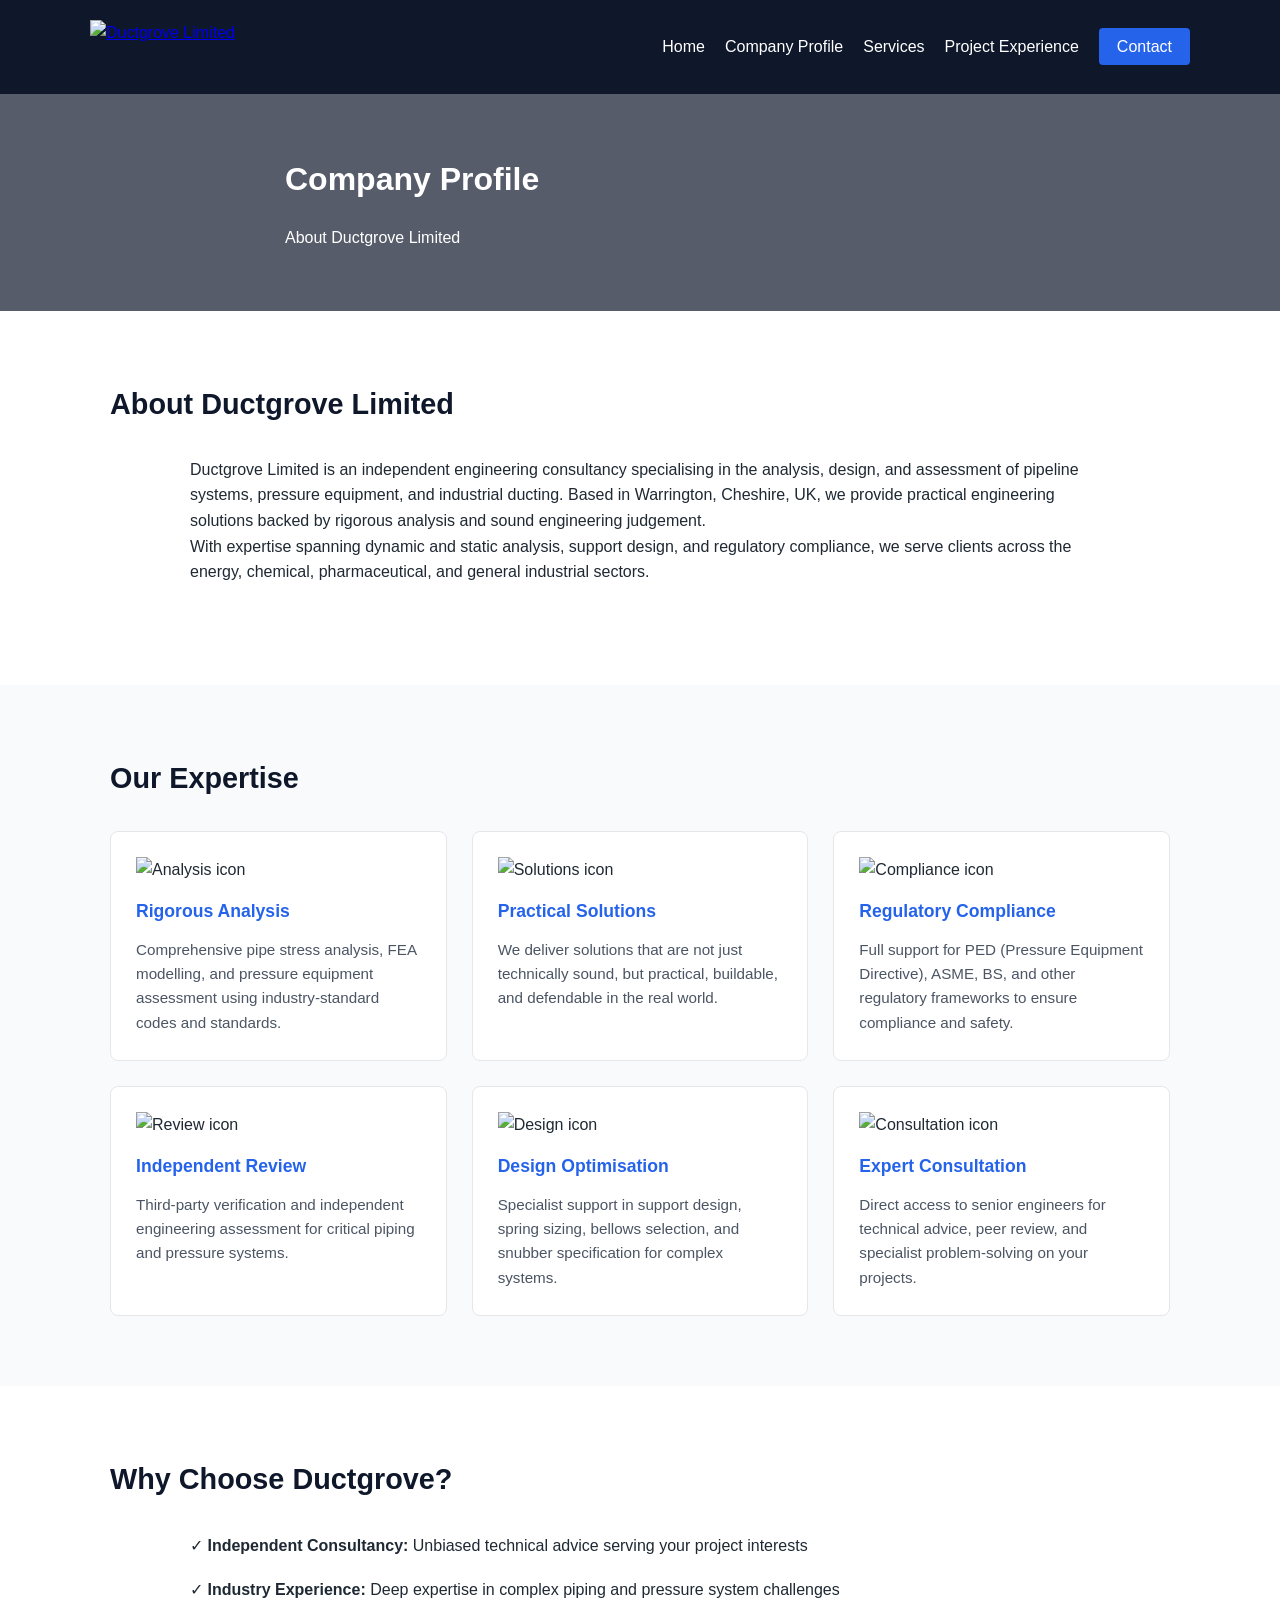
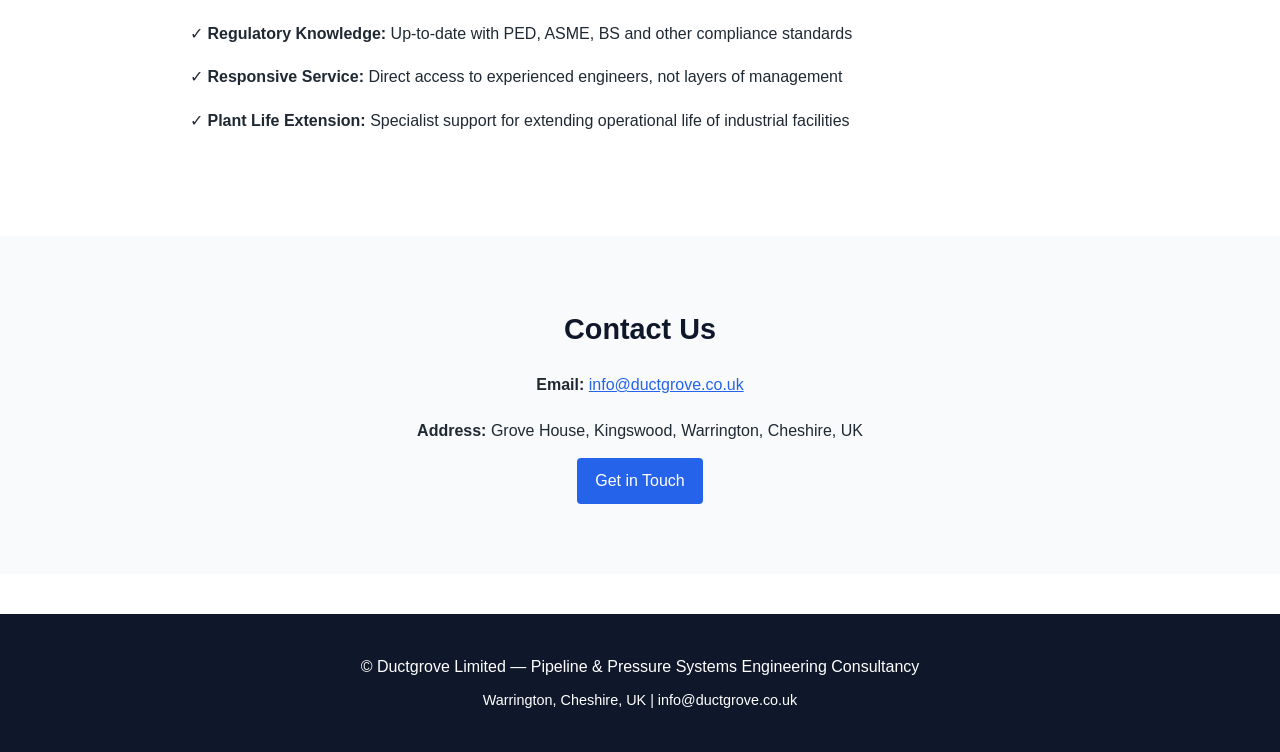
==== company-profile.html @ 8d4be5e9 "Add files via upload" ====
<!DOCTYPE html>
<html lang="en">
<head>
    <meta charset="UTF-8">
    <title>Company Profile | Ductgrove Ltd</title>
    <meta name="viewport" content="width=device-width, initial-scale=1.0">
    <meta name="description" content="Learn about Ductgrove Limited - independent pipeline and pressure vessel engineering consultants.">
    <link rel="stylesheet" href="styles.css">
</head>
<body>

<header class="site-header">
    <div class="container header-flex">
        <a class="logo" href="index.html">
            <img src="images/ductgrove-logo.svg" alt="Ductgrove Limited">
        </a>
        <nav>
            <ul class="nav-links">
                <li><a href="index.html">Home</a></li>
                <li><a href="company-profile.html">Company Profile</a></li>
                <li><a href="services-detail.html">Services</a></li>
                <li><a href="project-experience.html">Project Experience</a></li>
                <li><a href="contact.html" class="btn">Contact</a></li>
            </ul>
        </nav>
    </div>
</header>

<section class="hero hero-small">
    <div class="hero-overlay">
        <div class="container hero-content">
            <h2>Company Profile</h2>
            <p>About Ductgrove Limited</p>
        </div>
    </div>
</section>

<section class="section">
    <div class="container">
        <h3>About Ductgrove Limited</h3>
        <div style="max-width: 900px; margin: 30px auto;">
            <p>
                Ductgrove Limited is an independent engineering consultancy specialising in the analysis,
                design, and assessment of pipeline systems, pressure equipment, and industrial ducting.
                Based in Warrington, Cheshire, UK, we provide practical engineering solutions backed by
                rigorous analysis and sound engineering judgement.
            </p>
            <p>
                With expertise spanning dynamic and static analysis, support design, and regulatory compliance,
                we serve clients across the energy, chemical, pharmaceutical, and general industrial sectors.
            </p>
        </div>
    </div>
</section>

<section class="section section-alt">
    <div class="container">
        <h3>Our Expertise</h3>
        <div class="expertise-grid">
            <div class="expertise-card">
                <img src="images/wp8102cb8a_06.png" alt="Analysis icon" style="width: 60px; height: 60px; margin-bottom: 15px;">
                <h4>Rigorous Analysis</h4>
                <p>Comprehensive pipe stress analysis, FEA modelling, and pressure equipment assessment using industry-standard codes and standards.</p>
            </div>
            <div class="expertise-card">
                <img src="images/wp75881459_06.png" alt="Solutions icon" style="width: 60px; height: 60px; margin-bottom: 15px;">
                <h4>Practical Solutions</h4>
                <p>We deliver solutions that are not just technically sound, but practical, buildable, and defendable in the real world.</p>
            </div>
            <div class="expertise-card">
                <img src="images/wp6c45ce94_06.png" alt="Compliance icon" style="width: 60px; height: 60px; margin-bottom: 15px;">
                <h4>Regulatory Compliance</h4>
                <p>Full support for PED (Pressure Equipment Directive), ASME, BS, and other regulatory frameworks to ensure compliance and safety.</p>
            </div>
            <div class="expertise-card">
                <img src="images/wp48d568ff_06.png" alt="Review icon" style="width: 60px; height: 60px; margin-bottom: 15px;">
                <h4>Independent Review</h4>
                <p>Third-party verification and independent engineering assessment for critical piping and pressure systems.</p>
            </div>
            <div class="expertise-card">
                <img src="images/wpc84335d0_06.png" alt="Design icon" style="width: 60px; height: 60px; margin-bottom: 15px;">
                <h4>Design Optimisation</h4>
                <p>Specialist support in support design, spring sizing, bellows selection, and snubber specification for complex systems.</p>
            </div>
            <div class="expertise-card">
                <img src="images/wpac94267b_06.png" alt="Consultation icon" style="width: 60px; height: 60px; margin-bottom: 15px;">
                <h4>Expert Consultation</h4>
                <p>Direct access to senior engineers for technical advice, peer review, and specialist problem-solving on your projects.</p>
            </div>
        </div>
    </div>
</section>

<section class="section">
    <div class="container">
        <h3>Why Choose Ductgrove?</h3>
        <div style="max-width: 900px; margin: 30px auto; line-height: 1.8;">
            <ul style="list-style: none; padding: 0;">
                <li style="margin-bottom: 15px;">✓ <strong>Independent Consultancy:</strong> Unbiased technical advice serving your project interests</li>
                <li style="margin-bottom: 15px;">✓ <strong>Industry Experience:</strong> Deep expertise in complex piping and pressure system challenges</li>
                <li style="margin-bottom: 15px;">✓ <strong>Regulatory Knowledge:</strong> Up-to-date with PED, ASME, BS and other compliance standards</li>
                <li style="margin-bottom: 15px;">✓ <strong>Responsive Service:</strong> Direct access to experienced engineers, not layers of management</li>
                <li style="margin-bottom: 15px;">✓ <strong>Plant Life Extension:</strong> Specialist support for extending operational life of industrial facilities</li>
            </ul>
        </div>
    </div>
</section>

<section class="section section-alt">
    <div class="container" style="text-align: center;">
        <h3>Contact Us</h3>
        <p style="margin: 20px 0;">
            <strong>Email:</strong> <a href="mailto:info@ductgrove.co.uk" style="color: #2563eb;">info@ductgrove.co.uk</a>
        </p>
        <p>
            <strong>Address:</strong> Grove House, Kingswood, Warrington, Cheshire, UK
        </p>
        <a href="contact.html" class="btn btn-primary" style="display: inline-block; margin-top: 15px;">Get in Touch</a>
    </div>
</section>

<footer class="site-footer">
    <div class="container">
        <p>© Ductgrove Limited — Pipeline & Pressure Systems Engineering Consultancy</p>
        <p style="font-size: 0.9rem; margin-top: 10px;">Warrington, Cheshire, UK | info@ductgrove.co.uk</p>
    </div>
</footer>

</body>
</html>
---- styles.css ----
* {
    box-sizing: border-box;
    margin: 0;
    padding: 0;
}

body {
    font-family: Arial, Helvetica, sans-serif;
    color: #1f2933;
    line-height: 1.6;
}

/* Layout */

.container {
    max-width: 1100px;
    margin: 0 auto;
    padding: 0 20px;
}

/* Header */

.site-header {
    background: #0f172a;
    color: #fff;
}

.logo img {
    height: 54px;
    width: auto;
    display: block;
}

.header-flex {
    display: flex;
    justify-content: space-between;
    align-items: center;
    padding: 20px 0;
}

.nav-links {
    list-style: none;
    display: flex;
    gap: 20px;
}

.nav-links a {
    color: #fff;
    text-decoration: none;
}

.btn {
    background: #2563eb;
    color: #fff;
    padding: 10px 18px;
    border-radius: 4px;
    text-decoration: none;
}

/* Hero */

.hero {
    background-image: url("images/wpbb27410a_06.png");
    background-size: cover;
    background-position: center;
}

.hero-overlay {
    background: rgba(15, 23, 42, 0.7);
    padding: 100px 0;
}

.hero-small .hero-overlay {
    padding: 60px 0;
}

.hero-content {
    color: #fff;
    max-width: 750px;
}

.hero h2 {
    font-size: 2.5rem;
    margin-bottom: 20px;
}

.hero-small h2 {
    font-size: 2rem;
}

.hero-cta {
    display: inline-block;
    margin-top: 20px;
}

/* Sections */

.section {
    padding: 70px 0;
}

.section-alt {
    background: #f8fafc;
}

/* Services */

.service-grid {
    display: grid;
    grid-template-columns: repeat(auto-fit, minmax(280px, 1fr));
    gap: 30px;
    margin-top: 40px;
}

.service-card {
    border: 1px solid #e5e7eb;
    border-radius: 8px;
    overflow: hidden;
    transition: box-shadow 0.3s ease, transform 0.3s ease;
}

.service-card:hover {
    box-shadow: 0 4px 12px rgba(0, 0, 0, 0.1);
    transform: translateY(-2px);
}

.service-card img {
    width: 100%;
    height: 200px;
    object-fit: cover;
    background: #f0f0f0;
}

.service-card h4 {
    padding: 18px 18px 0;
    font-size: 1.1rem;
    color: #0f172a;
}

.service-card p {
    padding: 12px 18px 18px;
    color: #4b5563;
}

/* Approach */

.approach-grid {
    display: grid;
    grid-template-columns: 1fr 1fr;
    gap: 40px;
    align-items: center;
}

.approach-grid img {
    width: 100%;
    border-radius: 6px;
}

/* Contact */

.contact {
    text-align: center;
}

/* Video Container */

.video-container {
    position: relative;
    width: 100%;
    max-width: 700px;
    margin: 30px auto;
    padding-bottom: 56.25%;
    height: 0;
    overflow: hidden;
}

.video-container iframe {
    position: absolute;
    top: 0;
    left: 0;
    width: 100%;
    height: 100%;
    border-radius: 8px;
}

/* Footer */

.site-footer {
    background: #0f172a;
    color: #fff;
    text-align: center;
    padding: 35px 0;
    margin-top: 40px;
}

.site-footer p {
    margin: 5px 0;
}

h3 {
    font-size: 1.8rem;
    margin-bottom: 20px;
    color: #0f172a;
}

h4 {
    color: #0f172a;
    margin-bottom: 10px;
}

/* Service Detail Page */

.service-detail {
    max-width: 900px;
    margin: 0 auto;
}

.service-detail-content ul {
    list-style: none;
    padding: 0;
    margin: 20px 0;
}

.service-detail-content li {
    padding: 8px 0;
    padding-left: 25px;
    position: relative;
    color: #4b5563;
}

.service-detail-content li:before {
    content: "•";
    position: absolute;
    left: 0;
    color: #2563eb;
    font-weight: bold;
}

/* Projects Grid */

.projects-grid {
    display: grid;
    grid-template-columns: repeat(auto-fit, minmax(280px, 1fr));
    gap: 25px;
    margin-top: 40px;
}

.project-card {
    background: #fff;
    padding: 25px;
    border-radius: 8px;
    border: 1px solid #e5e7eb;
    transition: box-shadow 0.3s ease;
}

.project-photo {
    width: 100%;
    height: 150px;
    object-fit: cover;
    border-radius: 6px;
    margin-bottom: 12px;
    display: block;
}

.project-card:hover {
    box-shadow: 0 4px 12px rgba(0, 0, 0, 0.1);
}

.project-card h4 {
    font-size: 1.1rem;
    margin-bottom: 12px;
}

.project-card p {
    font-size: 0.95rem;
    color: #4b5563;
    line-height: 1.6;
}

/* Project photo gallery */

.photo-grid {
    display: grid;
    grid-template-columns: repeat(auto-fit, minmax(220px, 1fr));
    gap: 20px;
    margin: 30px 0 40px;
}

.photo-card {
    margin: 0;
    background: #fff;
    border-radius: 8px;
    border: 1px solid #e5e7eb;
    overflow: hidden;
}

.photo-card img {
    width: 100%;
    height: 160px;
    object-fit: cover;
    display: block;
}

.photo-card figcaption {
    padding: 12px 14px;
    font-size: 0.95rem;
    color: #0f172a;
}

/* Sector icons */

.sector-card {
    display: grid;
    align-items: center;
    justify-items: center;
    text-align: center;
    gap: 10px;
}

.sector-icon {
    width: 42px;
    height: 42px;
    object-fit: contain;
}

/* Expertise Grid */

.expertise-grid {
    display: grid;
    grid-template-columns: repeat(auto-fit, minmax(250px, 1fr));
    gap: 25px;
    margin-top: 30px;
}

.expertise-card {
    background: #fff;
    padding: 25px;
    border-radius: 8px;
    border: 1px solid #e5e7eb;
}

.expertise-card h4 {
    font-size: 1.1rem;
    margin-bottom: 12px;
    color: #2563eb;
}

.expertise-card p {
    color: #4b5563;
    font-size: 0.95rem;
    line-height: 1.6;
}
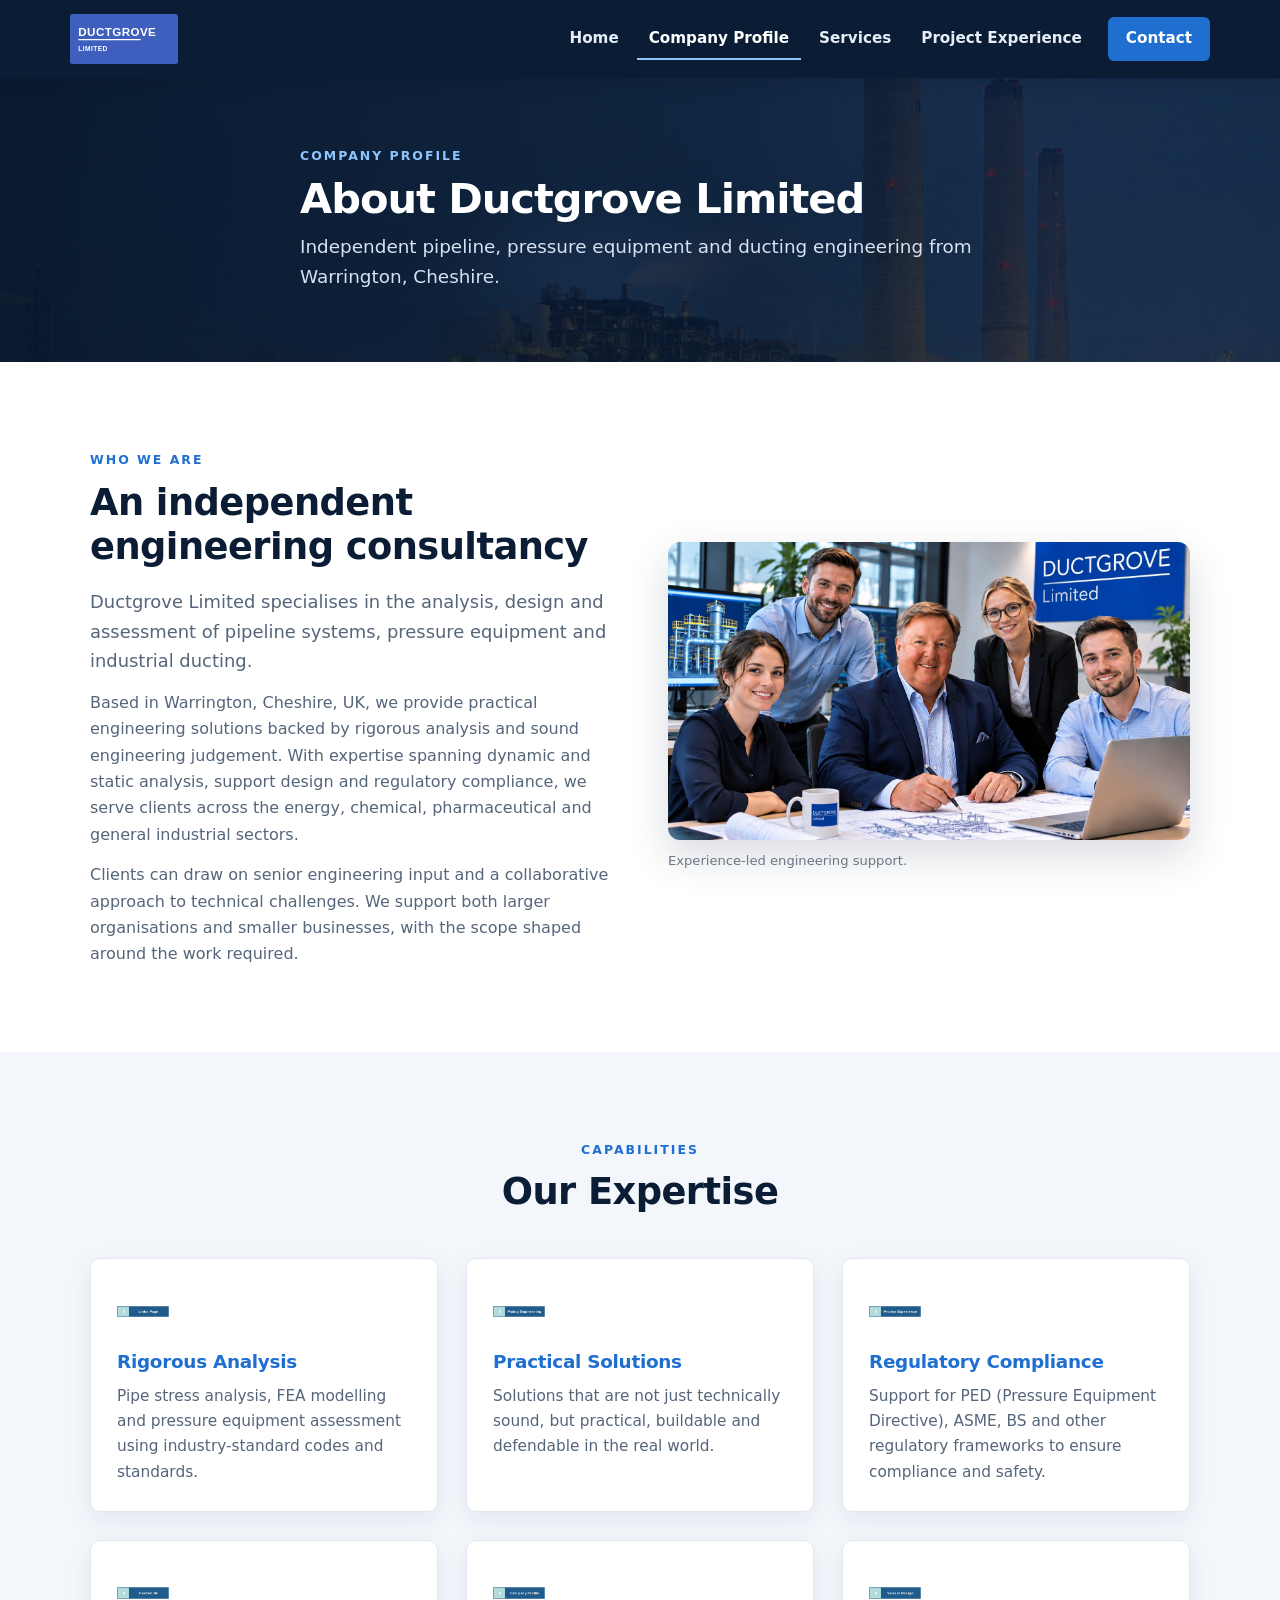
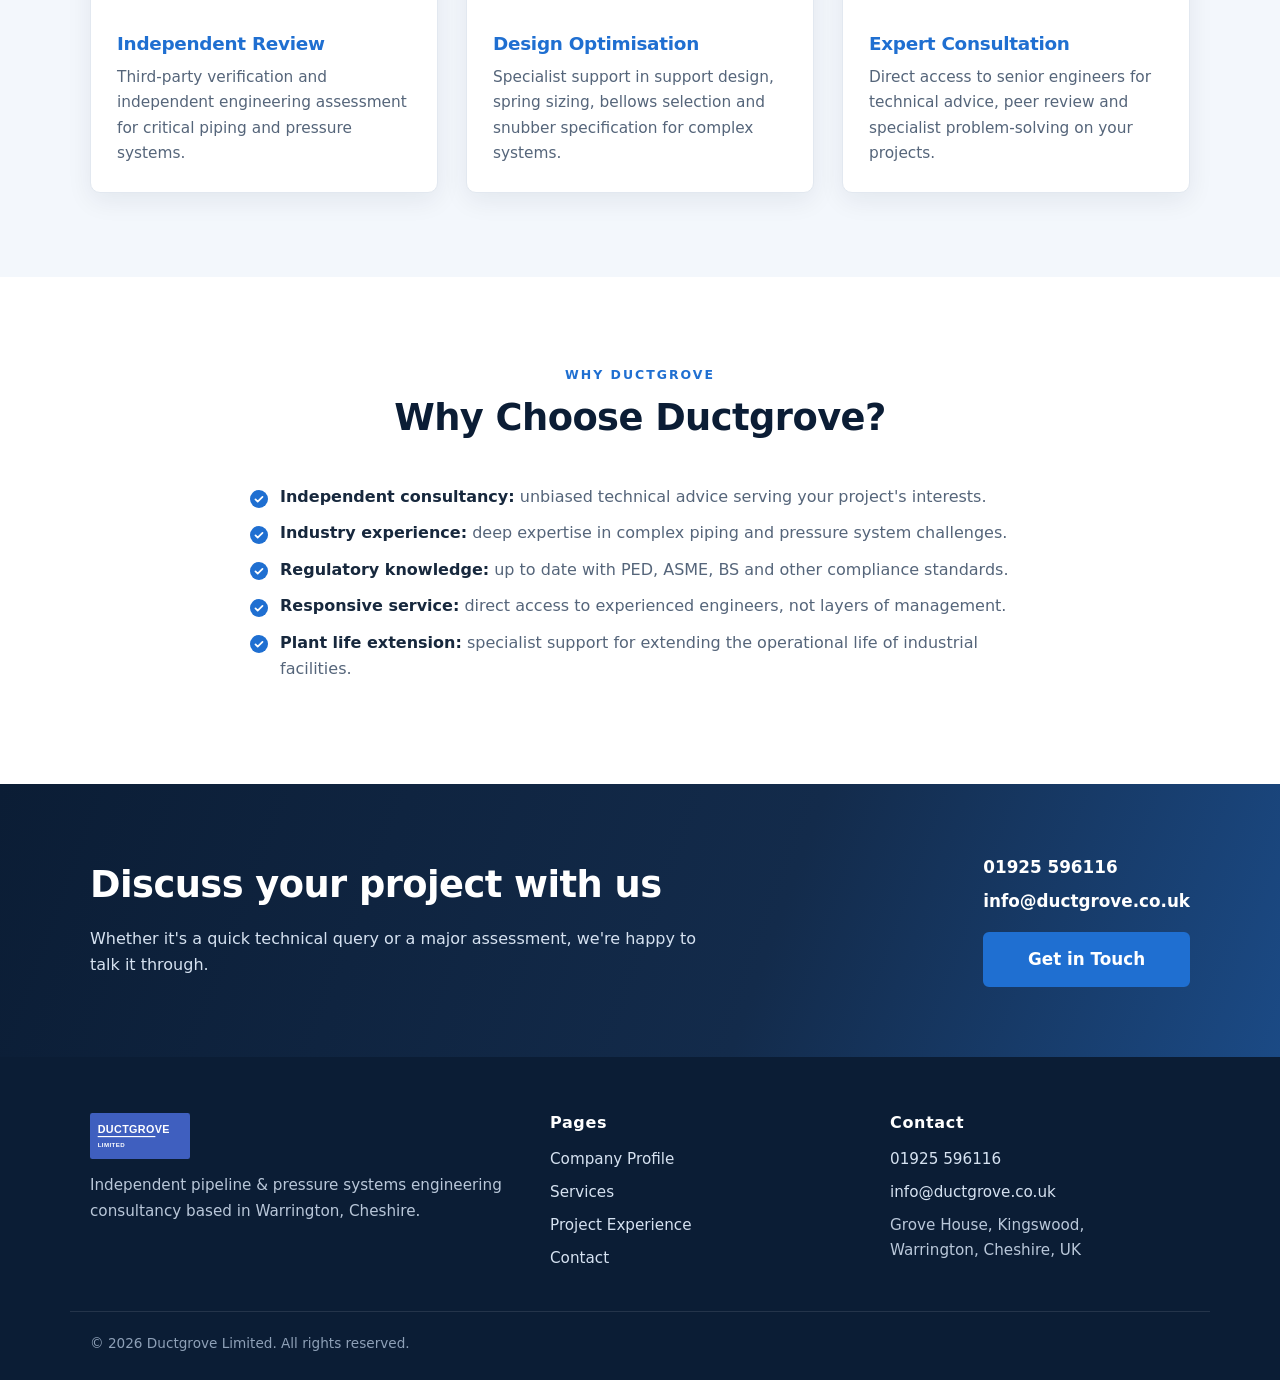
==== commit 48415834: "Refresh site design, mobile navigation and contact page - New shared stylesheet with sticky header a" ====
--- a/company-profile.html
+++ b/company-profile.html
@@ -1,130 +1,175 @@
-<!DOCTYPE html>
-<html lang="en">
-<head>
-    <meta charset="UTF-8">
-    <title>Company Profile | Ductgrove Ltd</title>
-    <meta name="viewport" content="width=device-width, initial-scale=1.0">
-    <meta name="description" content="Learn about Ductgrove Limited - independent pipeline and pressure vessel engineering consultants.">
-    <link rel="stylesheet" href="styles.css">
-</head>
-<body>
-
-<header class="site-header">
-    <div class="container header-flex">
-        <a class="logo" href="index.html">
-            <img src="images/ductgrove-logo.svg" alt="Ductgrove Limited">
-        </a>
-        <nav>
-            <ul class="nav-links">
-                <li><a href="index.html">Home</a></li>
-                <li><a href="company-profile.html">Company Profile</a></li>
-                <li><a href="services-detail.html">Services</a></li>
-                <li><a href="project-experience.html">Project Experience</a></li>
-                <li><a href="contact.html" class="btn">Contact</a></li>
-            </ul>
-        </nav>
-    </div>
-</header>
-
-<section class="hero hero-small">
-    <div class="hero-overlay">
-        <div class="container hero-content">
-            <h2>Company Profile</h2>
-            <p>About Ductgrove Limited</p>
-        </div>
-    </div>
-</section>
-
-<section class="section">
-    <div class="container">
-        <h3>About Ductgrove Limited</h3>
-        <div style="max-width: 900px; margin: 30px auto;">
-            <p>
-                Ductgrove Limited is an independent engineering consultancy specialising in the analysis,
-                design, and assessment of pipeline systems, pressure equipment, and industrial ducting.
-                Based in Warrington, Cheshire, UK, we provide practical engineering solutions backed by
-                rigorous analysis and sound engineering judgement.
-            </p>
-            <p>
-                With expertise spanning dynamic and static analysis, support design, and regulatory compliance,
-                we serve clients across the energy, chemical, pharmaceutical, and general industrial sectors.
-            </p>
-        </div>
-    </div>
-</section>
-
-<section class="section section-alt">
-    <div class="container">
-        <h3>Our Expertise</h3>
-        <div class="expertise-grid">
-            <div class="expertise-card">
-                <img src="images/wp8102cb8a_06.png" alt="Analysis icon" style="width: 60px; height: 60px; margin-bottom: 15px;">
-                <h4>Rigorous Analysis</h4>
-                <p>Comprehensive pipe stress analysis, FEA modelling, and pressure equipment assessment using industry-standard codes and standards.</p>
-            </div>
-            <div class="expertise-card">
-                <img src="images/wp75881459_06.png" alt="Solutions icon" style="width: 60px; height: 60px; margin-bottom: 15px;">
-                <h4>Practical Solutions</h4>
-                <p>We deliver solutions that are not just technically sound, but practical, buildable, and defendable in the real world.</p>
-            </div>
-            <div class="expertise-card">
-                <img src="images/wp6c45ce94_06.png" alt="Compliance icon" style="width: 60px; height: 60px; margin-bottom: 15px;">
-                <h4>Regulatory Compliance</h4>
-                <p>Full support for PED (Pressure Equipment Directive), ASME, BS, and other regulatory frameworks to ensure compliance and safety.</p>
-            </div>
-            <div class="expertise-card">
-                <img src="images/wp48d568ff_06.png" alt="Review icon" style="width: 60px; height: 60px; margin-bottom: 15px;">
-                <h4>Independent Review</h4>
-                <p>Third-party verification and independent engineering assessment for critical piping and pressure systems.</p>
-            </div>
-            <div class="expertise-card">
-                <img src="images/wpc84335d0_06.png" alt="Design icon" style="width: 60px; height: 60px; margin-bottom: 15px;">
-                <h4>Design Optimisation</h4>
-                <p>Specialist support in support design, spring sizing, bellows selection, and snubber specification for complex systems.</p>
-            </div>
-            <div class="expertise-card">
-                <img src="images/wpac94267b_06.png" alt="Consultation icon" style="width: 60px; height: 60px; margin-bottom: 15px;">
-                <h4>Expert Consultation</h4>
-                <p>Direct access to senior engineers for technical advice, peer review, and specialist problem-solving on your projects.</p>
-            </div>
-        </div>
-    </div>
-</section>
-
-<section class="section">
-    <div class="container">
-        <h3>Why Choose Ductgrove?</h3>
-        <div style="max-width: 900px; margin: 30px auto; line-height: 1.8;">
-            <ul style="list-style: none; padding: 0;">
-                <li style="margin-bottom: 15px;">✓ <strong>Independent Consultancy:</strong> Unbiased technical advice serving your project interests</li>
-                <li style="margin-bottom: 15px;">✓ <strong>Industry Experience:</strong> Deep expertise in complex piping and pressure system challenges</li>
-                <li style="margin-bottom: 15px;">✓ <strong>Regulatory Knowledge:</strong> Up-to-date with PED, ASME, BS and other compliance standards</li>
-                <li style="margin-bottom: 15px;">✓ <strong>Responsive Service:</strong> Direct access to experienced engineers, not layers of management</li>
-                <li style="margin-bottom: 15px;">✓ <strong>Plant Life Extension:</strong> Specialist support for extending operational life of industrial facilities</li>
-            </ul>
-        </div>
-    </div>
-</section>
-
-<section class="section section-alt">
-    <div class="container" style="text-align: center;">
-        <h3>Contact Us</h3>
-        <p style="margin: 20px 0;">
-            <strong>Email:</strong> <a href="mailto:info@ductgrove.co.uk" style="color: #2563eb;">info@ductgrove.co.uk</a>
-        </p>
-        <p>
-            <strong>Address:</strong> Grove House, Kingswood, Warrington, Cheshire, UK
-        </p>
-        <a href="contact.html" class="btn btn-primary" style="display: inline-block; margin-top: 15px;">Get in Touch</a>
-    </div>
-</section>
-
-<footer class="site-footer">
-    <div class="container">
-        <p>© Ductgrove Limited — Pipeline & Pressure Systems Engineering Consultancy</p>
-        <p style="font-size: 0.9rem; margin-top: 10px;">Warrington, Cheshire, UK | info@ductgrove.co.uk</p>
-    </div>
-</footer>
-
-</body>
-</html>+<!DOCTYPE html>
+<html lang="en-GB" class="no-js">
+<head>
+    <meta charset="UTF-8">
+    <meta name="viewport" content="width=device-width, initial-scale=1.0">
+    <title>Company Profile | Ductgrove Ltd — Independent Engineering Consultancy</title>
+    <meta name="description" content="About Ductgrove Limited: an independent engineering consultancy in Warrington, Cheshire specialising in pipeline systems, pressure equipment and industrial ducting.">
+    <meta property="og:title" content="Company Profile | Ductgrove Ltd">
+    <meta property="og:description" content="Independent pipeline and pressure systems engineering consultancy based in Warrington, Cheshire.">
+    <meta property="og:image" content="images/ductgrove-team.jpg">
+    <meta name="theme-color" content="#0b1d35">
+    <link rel="icon" href="images/favicon.svg" type="image/svg+xml">
+    <link rel="stylesheet" href="styles.css">
+    <script src="script.js" defer></script>
+</head>
+<body>
+<a class="skip-link" href="#main">Skip to content</a>
+
+<header class="site-header">
+    <div class="container header-flex">
+        <a class="logo" href="index.html"><img src="images/ductgrove-logo.svg" alt="Ductgrove Limited — home" width="117" height="54"></a>
+        <button class="nav-toggle" type="button" aria-expanded="false" aria-controls="site-nav" aria-label="Menu"><span></span></button>
+        <nav class="site-nav" id="site-nav" aria-label="Main">
+            <ul class="nav-links">
+                <li><a href="index.html">Home</a></li>
+                <li><a href="company-profile.html" aria-current="page">Company Profile</a></li>
+                <li><a href="services-detail.html">Services</a></li>
+                <li><a href="project-experience.html">Project Experience</a></li>
+                <li><a href="contact.html" class="nav-cta">Contact</a></li>
+            </ul>
+        </nav>
+    </div>
+</header>
+
+<main id="main">
+
+<section class="hero hero-small">
+    <div class="hero-overlay">
+        <div class="container hero-content">
+            <span class="eyebrow">Company profile</span>
+            <h1>About Ductgrove Limited</h1>
+            <p>Independent pipeline, pressure equipment and ducting engineering from Warrington, Cheshire.</p>
+        </div>
+    </div>
+</section>
+
+<section class="section">
+    <div class="container split">
+        <div>
+            <span class="eyebrow">Who we are</span>
+            <h2>An independent engineering consultancy</h2>
+            <p class="lead">
+                Ductgrove Limited specialises in the analysis, design and assessment of pipeline systems,
+                pressure equipment and industrial ducting.
+            </p>
+            <p>
+                Based in Warrington, Cheshire, UK, we provide practical engineering solutions backed by
+                rigorous analysis and sound engineering judgement. With expertise spanning dynamic and static
+                analysis, support design and regulatory compliance, we serve clients across the energy, chemical,
+                pharmaceutical and general industrial sectors.
+            </p>
+            <p>
+                Clients can draw on senior engineering input and a collaborative approach to technical challenges.
+                We support both larger organisations and smaller businesses, with the scope shaped around the work required.
+            </p>
+        </div>
+        <figure class="split-media">
+            <img src="images/ductgrove-team.jpg" alt="Illustrative image of an engineering consultancy team in a modern office" width="1661" height="947">
+            <figcaption>Experience-led engineering support.</figcaption>
+        </figure>
+    </div>
+</section>
+
+<section class="section section-alt">
+    <div class="container">
+        <div class="section-head">
+            <span class="eyebrow">Capabilities</span>
+            <h2>Our Expertise</h2>
+        </div>
+        <div class="card-grid">
+            <div class="tile">
+                <img src="images/wp8102cb8a_06.png" alt="" width="52" height="52">
+                <h3>Rigorous Analysis</h3>
+                <p>Pipe stress analysis, FEA modelling and pressure equipment assessment using industry-standard codes and standards.</p>
+            </div>
+            <div class="tile">
+                <img src="images/wp75881459_06.png" alt="" width="52" height="52">
+                <h3>Practical Solutions</h3>
+                <p>Solutions that are not just technically sound, but practical, buildable and defendable in the real world.</p>
+            </div>
+            <div class="tile">
+                <img src="images/wp6c45ce94_06.png" alt="" width="52" height="52">
+                <h3>Regulatory Compliance</h3>
+                <p>Support for PED (Pressure Equipment Directive), ASME, BS and other regulatory frameworks to ensure compliance and safety.</p>
+            </div>
+            <div class="tile">
+                <img src="images/wp48d568ff_06.png" alt="" width="52" height="52">
+                <h3>Independent Review</h3>
+                <p>Third-party verification and independent engineering assessment for critical piping and pressure systems.</p>
+            </div>
+            <div class="tile">
+                <img src="images/wpc84335d0_06.png" alt="" width="52" height="52">
+                <h3>Design Optimisation</h3>
+                <p>Specialist support in support design, spring sizing, bellows selection and snubber specification for complex systems.</p>
+            </div>
+            <div class="tile">
+                <img src="images/wpac94267b_06.png" alt="" width="52" height="52">
+                <h3>Expert Consultation</h3>
+                <p>Direct access to senior engineers for technical advice, peer review and specialist problem-solving on your projects.</p>
+            </div>
+        </div>
+    </div>
+</section>
+
+<section class="section">
+    <div class="container narrow">
+        <div class="section-head">
+            <span class="eyebrow">Why Ductgrove</span>
+            <h2>Why Choose Ductgrove?</h2>
+        </div>
+        <ul class="ticks">
+            <li><strong>Independent consultancy:</strong> unbiased technical advice serving your project's interests.</li>
+            <li><strong>Industry experience:</strong> deep expertise in complex piping and pressure system challenges.</li>
+            <li><strong>Regulatory knowledge:</strong> up to date with PED, ASME, BS and other compliance standards.</li>
+            <li><strong>Responsive service:</strong> direct access to experienced engineers, not layers of management.</li>
+            <li><strong>Plant life extension:</strong> specialist support for extending the operational life of industrial facilities.</li>
+        </ul>
+    </div>
+</section>
+
+<section class="cta-band">
+    <div class="container cta-flex">
+        <div>
+            <h2>Discuss your project with us</h2>
+            <p>Whether it's a quick technical query or a major assessment, we're happy to talk it through.</p>
+        </div>
+        <div class="cta-contacts">
+            <a href="tel:+441925596116">01925 596116</a>
+            <a href="mailto:info@ductgrove.co.uk">info@ductgrove.co.uk</a>
+            <a href="contact.html" class="btn" style="margin-top:10px">Get in Touch</a>
+        </div>
+    </div>
+</section>
+
+</main>
+
+<footer class="site-footer">
+    <div class="container footer-grid">
+        <div>
+            <img class="footer-logo" src="images/ductgrove-logo.svg" alt="Ductgrove Limited" width="100" height="46">
+            <p>Independent pipeline &amp; pressure systems engineering consultancy based in Warrington, Cheshire.</p>
+        </div>
+        <div>
+            <h2>Pages</h2>
+            <ul>
+                <li><a href="company-profile.html">Company Profile</a></li>
+                <li><a href="services-detail.html">Services</a></li>
+                <li><a href="project-experience.html">Project Experience</a></li>
+                <li><a href="contact.html">Contact</a></li>
+            </ul>
+        </div>
+        <div>
+            <h2>Contact</h2>
+            <ul>
+                <li><a href="tel:+441925596116">01925 596116</a></li>
+                <li><a href="mailto:info@ductgrove.co.uk">info@ductgrove.co.uk</a></li>
+                <li>Grove House, Kingswood,<br>Warrington, Cheshire, UK</li>
+            </ul>
+        </div>
+    </div>
+    <div class="container footer-bottom">© <span id="year">2026</span> Ductgrove Limited. All rights reserved.</div>
+</footer>
+
+</body>
+</html>
--- a/styles.css
+++ b/styles.css
@@ -1,352 +1,359 @@
-* {
-    box-sizing: border-box;
-    margin: 0;
-    padding: 0;
-}
-
-body {
-    font-family: Arial, Helvetica, sans-serif;
-    color: #1f2933;
-    line-height: 1.6;
-}
-
-/* Layout */
-
-.container {
-    max-width: 1100px;
-    margin: 0 auto;
-    padding: 0 20px;
-}
-
-/* Header */
-
-.site-header {
-    background: #0f172a;
-    color: #fff;
-}
-
-.logo img {
-    height: 54px;
-    width: auto;
-    display: block;
-}
-
-.header-flex {
-    display: flex;
-    justify-content: space-between;
-    align-items: center;
-    padding: 20px 0;
-}
-
-.nav-links {
-    list-style: none;
-    display: flex;
-    gap: 20px;
-}
-
-.nav-links a {
-    color: #fff;
-    text-decoration: none;
-}
-
-.btn {
-    background: #2563eb;
-    color: #fff;
-    padding: 10px 18px;
-    border-radius: 4px;
-    text-decoration: none;
-}
-
-/* Hero */
-
-.hero {
-    background-image: url("images/wpbb27410a_06.png");
-    background-size: cover;
-    background-position: center;
-}
-
-.hero-overlay {
-    background: rgba(15, 23, 42, 0.7);
-    padding: 100px 0;
-}
-
-.hero-small .hero-overlay {
-    padding: 60px 0;
-}
-
-.hero-content {
-    color: #fff;
-    max-width: 750px;
-}
-
-.hero h2 {
-    font-size: 2.5rem;
-    margin-bottom: 20px;
-}
-
-.hero-small h2 {
-    font-size: 2rem;
-}
-
-.hero-cta {
-    display: inline-block;
-    margin-top: 20px;
-}
-
-/* Sections */
-
-.section {
-    padding: 70px 0;
-}
-
-.section-alt {
-    background: #f8fafc;
-}
-
-/* Services */
-
-.service-grid {
-    display: grid;
-    grid-template-columns: repeat(auto-fit, minmax(280px, 1fr));
-    gap: 30px;
-    margin-top: 40px;
-}
-
-.service-card {
-    border: 1px solid #e5e7eb;
-    border-radius: 8px;
-    overflow: hidden;
-    transition: box-shadow 0.3s ease, transform 0.3s ease;
-}
-
-.service-card:hover {
-    box-shadow: 0 4px 12px rgba(0, 0, 0, 0.1);
-    transform: translateY(-2px);
-}
-
-.service-card img {
-    width: 100%;
-    height: 200px;
-    object-fit: cover;
-    background: #f0f0f0;
-}
-
-.service-card h4 {
-    padding: 18px 18px 0;
-    font-size: 1.1rem;
-    color: #0f172a;
-}
-
-.service-card p {
-    padding: 12px 18px 18px;
-    color: #4b5563;
-}
-
-/* Approach */
-
-.approach-grid {
-    display: grid;
-    grid-template-columns: 1fr 1fr;
-    gap: 40px;
-    align-items: center;
-}
-
-.approach-grid img {
-    width: 100%;
-    border-radius: 6px;
-}
-
-/* Contact */
-
-.contact {
-    text-align: center;
-}
-
-/* Video Container */
-
-.video-container {
-    position: relative;
-    width: 100%;
-    max-width: 700px;
-    margin: 30px auto;
-    padding-bottom: 56.25%;
-    height: 0;
-    overflow: hidden;
-}
-
-.video-container iframe {
-    position: absolute;
-    top: 0;
-    left: 0;
-    width: 100%;
-    height: 100%;
-    border-radius: 8px;
-}
-
-/* Footer */
-
-.site-footer {
-    background: #0f172a;
-    color: #fff;
-    text-align: center;
-    padding: 35px 0;
-    margin-top: 40px;
-}
-
-.site-footer p {
-    margin: 5px 0;
-}
-
-h3 {
-    font-size: 1.8rem;
-    margin-bottom: 20px;
-    color: #0f172a;
-}
-
-h4 {
-    color: #0f172a;
-    margin-bottom: 10px;
-}
-
-/* Service Detail Page */
-
-.service-detail {
-    max-width: 900px;
-    margin: 0 auto;
-}
-
-.service-detail-content ul {
-    list-style: none;
-    padding: 0;
-    margin: 20px 0;
-}
-
-.service-detail-content li {
-    padding: 8px 0;
-    padding-left: 25px;
-    position: relative;
-    color: #4b5563;
-}
-
-.service-detail-content li:before {
-    content: "•";
-    position: absolute;
-    left: 0;
-    color: #2563eb;
-    font-weight: bold;
-}
-
-/* Projects Grid */
-
-.projects-grid {
-    display: grid;
-    grid-template-columns: repeat(auto-fit, minmax(280px, 1fr));
-    gap: 25px;
-    margin-top: 40px;
-}
-
-.project-card {
-    background: #fff;
-    padding: 25px;
-    border-radius: 8px;
-    border: 1px solid #e5e7eb;
-    transition: box-shadow 0.3s ease;
-}
-
-.project-photo {
-    width: 100%;
-    height: 150px;
-    object-fit: cover;
-    border-radius: 6px;
-    margin-bottom: 12px;
-    display: block;
-}
-
-.project-card:hover {
-    box-shadow: 0 4px 12px rgba(0, 0, 0, 0.1);
-}
-
-.project-card h4 {
-    font-size: 1.1rem;
-    margin-bottom: 12px;
-}
-
-.project-card p {
-    font-size: 0.95rem;
-    color: #4b5563;
-    line-height: 1.6;
-}
-
-/* Project photo gallery */
-
-.photo-grid {
-    display: grid;
-    grid-template-columns: repeat(auto-fit, minmax(220px, 1fr));
-    gap: 20px;
-    margin: 30px 0 40px;
-}
-
-.photo-card {
-    margin: 0;
-    background: #fff;
-    border-radius: 8px;
-    border: 1px solid #e5e7eb;
-    overflow: hidden;
-}
-
-.photo-card img {
-    width: 100%;
-    height: 160px;
-    object-fit: cover;
-    display: block;
-}
-
-.photo-card figcaption {
-    padding: 12px 14px;
-    font-size: 0.95rem;
-    color: #0f172a;
-}
-
-/* Sector icons */
-
-.sector-card {
-    display: grid;
-    align-items: center;
-    justify-items: center;
-    text-align: center;
-    gap: 10px;
-}
-
-.sector-icon {
-    width: 42px;
-    height: 42px;
-    object-fit: contain;
-}
-
-/* Expertise Grid */
-
-.expertise-grid {
-    display: grid;
-    grid-template-columns: repeat(auto-fit, minmax(250px, 1fr));
-    gap: 25px;
-    margin-top: 30px;
-}
-
-.expertise-card {
-    background: #fff;
-    padding: 25px;
-    border-radius: 8px;
-    border: 1px solid #e5e7eb;
-}
-
-.expertise-card h4 {
-    font-size: 1.1rem;
-    margin-bottom: 12px;
-    color: #2563eb;
-}
-
-.expertise-card p {
-    color: #4b5563;
-    font-size: 0.95rem;
-    line-height: 1.6;
-}
+/* =========================================================
+   Ductgrove Limited — site stylesheet
+   ========================================================= */
+
+:root {
+    --navy: #0b1d35;
+    --navy-2: #132b4b;
+    --blue: #1f6fd1;
+    --blue-dark: #1758a8;
+    --blue-light: #8fc5ff;
+    --ink: #17283d;
+    --muted: #55657a;
+    --line: #e2e8f0;
+    --bg-alt: #f3f7fc;
+    --white: #fff;
+    --radius: 10px;
+    --shadow: 0 8px 26px rgba(12, 34, 58, .07);
+    --shadow-hover: 0 14px 36px rgba(12, 34, 58, .14);
+    --font: "Segoe UI", system-ui, -apple-system, Roboto, "Helvetica Neue", Arial, sans-serif;
+}
+
+*, *::before, *::after { box-sizing: border-box; }
+* { margin: 0; padding: 0; }
+
+html { scroll-behavior: smooth; scroll-padding-top: 90px; }
+
+body {
+    font-family: var(--font);
+    color: var(--ink);
+    background: var(--white);
+    line-height: 1.65;
+    -webkit-font-smoothing: antialiased;
+}
+
+img { max-width: 100%; height: auto; display: block; }
+a { color: var(--blue); }
+a:hover { color: var(--blue-dark); }
+
+:focus-visible { outline: 3px solid var(--blue-light); outline-offset: 2px; }
+
+.skip-link {
+    position: absolute; left: 12px; top: -60px; z-index: 100;
+    background: var(--white); color: var(--navy); padding: 10px 16px; border-radius: 6px; font-weight: 700;
+}
+.skip-link:focus { top: 12px; }
+
+.container { max-width: 1140px; margin: 0 auto; padding: 0 20px; }
+.narrow { max-width: 820px; margin-left: auto; margin-right: auto; }
+.center { text-align: center; }
+
+/* ---------- Typography ---------- */
+
+h1, h2, h3, h4 { color: var(--navy); line-height: 1.2; letter-spacing: -.015em; }
+h2 { font-size: clamp(1.7rem, 3vw, 2.3rem); margin-bottom: 18px; }
+h3 { font-size: 1.15rem; margin-bottom: 10px; }
+p + p { margin-top: 14px; }
+
+.eyebrow {
+    display: inline-block;
+    color: var(--blue);
+    font-size: .78rem;
+    letter-spacing: .16em;
+    font-weight: 800;
+    text-transform: uppercase;
+    margin-bottom: 10px;
+}
+
+.lead { font-size: 1.12rem; color: var(--muted); }
+
+.section-head { max-width: 760px; margin: 0 auto 44px; text-align: center; }
+.section-head p { color: var(--muted); font-size: 1.05rem; }
+
+/* ---------- Buttons ---------- */
+
+.btn {
+    display: inline-flex; align-items: center; justify-content: center; gap: 8px;
+    background: var(--blue);
+    color: var(--white);
+    padding: 12px 22px;
+    border: 2px solid var(--blue);
+    border-radius: 6px;
+    font: inherit;
+    font-weight: 700;
+    text-decoration: none;
+    cursor: pointer;
+    transition: transform .2s ease, background .2s ease, border-color .2s ease, color .2s ease;
+}
+.btn:hover { background: var(--blue-dark); border-color: var(--blue-dark); color: var(--white); transform: translateY(-1px); }
+.btn-outline { background: transparent; border-color: rgba(255, 255, 255, .7); }
+.btn-outline:hover { background: var(--white); border-color: var(--white); color: var(--navy); }
+.btn-row { display: flex; flex-wrap: wrap; gap: 14px; margin-top: 28px; }
+.center .btn-row { justify-content: center; }
+
+.text-link { font-weight: 700; text-decoration: none; }
+.text-link::after { content: " →"; transition: margin .2s ease; }
+.text-link:hover::after { margin-left: 4px; }
+
+/* ---------- Header ---------- */
+
+.site-header {
+    position: sticky; top: 0; z-index: 50;
+    background: var(--navy);
+    box-shadow: 0 3px 18px rgba(5, 20, 40, .18);
+}
+.header-flex { display: flex; justify-content: space-between; align-items: center; gap: 24px; padding: 14px 0; }
+.logo img { height: 50px; width: auto; }
+
+.nav-links { list-style: none; display: flex; align-items: center; gap: 6px; }
+.nav-links a {
+    display: block;
+    color: #e6edf7;
+    text-decoration: none;
+    padding: 8px 12px;
+    border-radius: 6px;
+    font-weight: 600;
+    font-size: .95rem;
+    transition: color .2s ease, background .2s ease;
+}
+.nav-links a:hover { color: var(--white); background: rgba(255, 255, 255, .08); }
+.nav-links a[aria-current="page"] { color: var(--white); box-shadow: inset 0 -2px 0 var(--blue-light); border-radius: 0; }
+.nav-links .nav-cta { background: var(--blue); color: var(--white); margin-left: 8px; padding: 9px 18px; }
+.nav-links .nav-cta:hover { background: var(--blue-dark); }
+.nav-links .nav-cta[aria-current="page"] { box-shadow: none; border-radius: 6px; }
+
+.nav-toggle {
+    display: none;
+    background: none; border: 1px solid rgba(255, 255, 255, .35); border-radius: 6px;
+    width: 44px; height: 44px; cursor: pointer; color: var(--white);
+}
+.nav-toggle span, .nav-toggle span::before, .nav-toggle span::after {
+    display: block; width: 20px; height: 2px; background: currentColor; margin: 0 auto; position: relative;
+    transition: transform .2s ease, background .2s ease;
+}
+.nav-toggle span::before, .nav-toggle span::after { content: ""; position: absolute; left: 0; }
+.nav-toggle span::before { top: -6px; }
+.nav-toggle span::after { top: 6px; }
+.nav-open .nav-toggle span { background: transparent; }
+.nav-open .nav-toggle span::before { transform: translateY(6px) rotate(45deg); }
+.nav-open .nav-toggle span::after { transform: translateY(-6px) rotate(-45deg); }
+
+/* ---------- Hero ---------- */
+
+.hero {
+    background: var(--navy) url("images/wpbb27410a_06.png") center / cover no-repeat;
+    color: var(--white);
+}
+.hero-overlay {
+    background: linear-gradient(90deg, rgba(7, 22, 42, .92) 0%, rgba(7, 22, 42, .75) 55%, rgba(7, 22, 42, .45) 100%);
+    padding: 110px 0 120px;
+}
+.hero-content { max-width: 720px; }
+.hero h1 { color: var(--white); font-size: clamp(2.1rem, 5vw, 3.2rem); line-height: 1.08; letter-spacing: -.025em; margin-bottom: 20px; }
+.hero p { font-size: 1.15rem; color: #d6e2f1; }
+.hero .eyebrow { color: var(--blue-light); }
+
+.hero-small .hero-overlay { padding: 64px 0 70px; }
+.hero-small h1 { font-size: clamp(1.9rem, 4vw, 2.6rem); margin-bottom: 10px; }
+
+/* Capability strip under hero */
+.strip { background: var(--navy-2); color: #d6e2f1; }
+.strip ul {
+    list-style: none;
+    display: grid; grid-template-columns: repeat(4, 1fr); gap: 0;
+}
+.strip li { padding: 22px 20px; border-left: 1px solid rgba(255, 255, 255, .1); font-size: .95rem; }
+.strip li:first-child { border-left: 0; }
+.strip strong { display: block; color: var(--white); font-size: 1.02rem; }
+
+/* ---------- Sections ---------- */
+
+.section { padding: 84px 0; }
+.section-alt { background: var(--bg-alt); }
+
+/* ---------- Cards ---------- */
+
+.card-grid { display: grid; grid-template-columns: repeat(auto-fit, minmax(290px, 1fr)); gap: 28px; }
+
+.card {
+    display: flex; flex-direction: column;
+    background: var(--white);
+    border: 1px solid var(--line);
+    border-radius: var(--radius);
+    overflow: hidden;
+    box-shadow: var(--shadow);
+    transition: box-shadow .25s ease, transform .25s ease;
+}
+.card:hover { box-shadow: var(--shadow-hover); transform: translateY(-3px); }
+.card img { width: 100%; height: 200px; object-fit: cover; background: #e8eef5; }
+.card-body { padding: 22px 22px 24px; display: flex; flex-direction: column; flex: 1; }
+.card-body p { color: var(--muted); font-size: .97rem; }
+.card-body .text-link { margin-top: auto; padding-top: 16px; }
+.card-tag { font-size: .82rem; color: var(--blue); font-weight: 700; margin-top: auto; padding-top: 14px; }
+
+/* Plain feature tiles (icons) */
+.tile {
+    background: var(--white);
+    border: 1px solid var(--line);
+    border-radius: var(--radius);
+    padding: 26px;
+    box-shadow: var(--shadow);
+}
+.tile img { width: 52px; height: 52px; object-fit: contain; margin-bottom: 14px; }
+.tile h3 { color: var(--blue); }
+.tile p { color: var(--muted); font-size: .96rem; }
+
+/* ---------- Split (text + image) ---------- */
+
+.split { display: grid; grid-template-columns: 1fr 1fr; gap: 56px; align-items: center; }
+.split-media img { width: 100%; border-radius: 12px; box-shadow: 0 16px 42px rgba(10, 31, 54, .16); }
+.split-media figcaption { color: #6a7786; font-size: .82rem; margin-top: 10px; }
+.split p { color: var(--muted); }
+.split.reverse .split-media { order: -1; }
+
+/* Numbered approach steps */
+.steps { list-style: none; counter-reset: step; margin-top: 26px; display: grid; gap: 18px; }
+.steps li { counter-increment: step; position: relative; padding-left: 56px; }
+.steps li::before {
+    content: counter(step);
+    position: absolute; left: 0; top: 0;
+    width: 38px; height: 38px; border-radius: 50%;
+    background: var(--blue); color: var(--white); font-weight: 800;
+    display: grid; place-items: center;
+}
+.steps strong { display: block; color: var(--navy); }
+
+/* Tick list */
+.ticks { list-style: none; margin: 18px 0; display: grid; gap: 10px; }
+.ticks li { position: relative; padding-left: 30px; color: var(--muted); }
+.ticks li::before {
+    content: ""; position: absolute; left: 0; top: .35em;
+    width: 18px; height: 18px; border-radius: 50%;
+    background: var(--blue) url("data:image/svg+xml,%3Csvg xmlns='http://www.w3.org/2000/svg' viewBox='0 0 16 16'%3E%3Cpath d='M4 8.5l2.5 2.5L12 5.5' fill='none' stroke='white' stroke-width='2' stroke-linecap='round' stroke-linejoin='round'/%3E%3C/svg%3E") center / 14px no-repeat;
+}
+.ticks strong { color: var(--ink); }
+.ticks.two-col { grid-template-columns: 1fr 1fr; gap: 10px 30px; }
+
+/* ---------- Services page ---------- */
+
+.jump-nav { background: var(--white); border-bottom: 1px solid var(--line); }
+.jump-nav ul { list-style: none; display: flex; flex-wrap: wrap; gap: 8px; padding: 16px 0; justify-content: center; }
+.jump-nav a {
+    display: block; padding: 7px 14px; border-radius: 999px; border: 1px solid var(--line);
+    text-decoration: none; color: var(--navy); font-weight: 600; font-size: .9rem; background: var(--bg-alt);
+}
+.jump-nav a:hover { border-color: var(--blue); color: var(--blue); }
+
+.service-block .split-media img { aspect-ratio: 4 / 3; object-fit: cover; }
+
+/* ---------- Video ---------- */
+
+.video-container {
+    position: relative; max-width: 820px; margin: 0 auto;
+    aspect-ratio: 16 / 9; border-radius: 12px; overflow: hidden;
+    box-shadow: 0 16px 42px rgba(10, 31, 54, .18); background: #000;
+}
+.video-container iframe { position: absolute; inset: 0; width: 100%; height: 100%; border: 0; }
+
+/* ---------- Sectors ---------- */
+
+.sector-grid { display: grid; grid-template-columns: repeat(auto-fit, minmax(170px, 1fr)); gap: 18px; }
+.sector-card {
+    background: var(--white); border: 1px solid var(--line); border-radius: var(--radius);
+    padding: 22px 16px; text-align: center; display: grid; justify-items: center; gap: 10px;
+    font-weight: 700; color: var(--navy);
+}
+.sector-card img { width: 42px; height: 42px; object-fit: contain; }
+
+/* ---------- CTA band ---------- */
+
+.cta-band { background: linear-gradient(110deg, var(--navy) 0%, var(--navy-2) 60%, #1b4a85 100%); color: #d6e2f1; padding: 70px 0; }
+.cta-band h2 { color: var(--white); }
+.cta-flex { display: flex; justify-content: space-between; align-items: center; gap: 40px; flex-wrap: wrap; }
+.cta-flex > div:first-child { max-width: 620px; }
+.cta-contacts { display: grid; gap: 6px; font-size: 1.05rem; }
+.cta-contacts a { color: var(--white); font-weight: 700; text-decoration: none; }
+.cta-contacts a:hover { color: var(--blue-light); }
+
+/* ---------- Contact page ---------- */
+
+.contact-grid { display: grid; grid-template-columns: .9fr 1.1fr; gap: 48px; align-items: start; }
+.contact-list { list-style: none; display: grid; gap: 22px; margin-top: 24px; }
+.contact-list li { display: grid; grid-template-columns: 44px 1fr; gap: 14px; align-items: start; }
+.contact-icon {
+    width: 44px; height: 44px; border-radius: 10px; background: #e5f0fd; color: var(--blue);
+    display: grid; place-items: center;
+}
+.contact-icon svg { width: 22px; height: 22px; }
+.contact-list strong { display: block; color: var(--navy); }
+.contact-list a { font-weight: 600; text-decoration: none; font-size: 1.05rem; }
+.contact-list small { display: block; color: var(--muted); font-size: .88rem; }
+
+.form-card { background: var(--bg-alt); border: 1px solid var(--line); border-radius: 12px; padding: 32px; }
+.form-card h2 { font-size: 1.5rem; }
+.form-grid { display: grid; grid-template-columns: 1fr 1fr; gap: 16px; margin-top: 18px; }
+.form-grid .full { grid-column: 1 / -1; }
+.field label { display: block; margin-bottom: 6px; font-weight: 700; font-size: .92rem; color: var(--navy); }
+.field input, .field select, .field textarea {
+    width: 100%; padding: 11px 12px; font: inherit; color: var(--ink);
+    border: 1px solid #cbd5e1; border-radius: 6px; background: var(--white);
+}
+.field input:focus, .field select:focus, .field textarea:focus { outline: none; border-color: var(--blue); box-shadow: 0 0 0 3px rgba(31, 111, 209, .18); }
+.field textarea { min-height: 140px; resize: vertical; }
+.form-note { font-size: .84rem; color: #687789; margin-top: 12px; }
+
+/* ---------- Footer ---------- */
+
+.site-footer { background: var(--navy); color: #b9c7d9; padding: 56px 0 26px; font-size: .95rem; }
+.footer-grid { display: grid; grid-template-columns: 1.4fr 1fr 1fr; gap: 40px; }
+.site-footer h2 { color: var(--white); font-size: 1rem; letter-spacing: .04em; margin-bottom: 14px; }
+.site-footer ul { list-style: none; display: grid; gap: 8px; }
+.site-footer a { color: #d6e2f1; text-decoration: none; }
+.site-footer a:hover { color: var(--blue-light); }
+.footer-logo { height: 46px; width: auto; margin-bottom: 14px; }
+.footer-bottom { border-top: 1px solid rgba(255, 255, 255, .1); margin-top: 40px; padding-top: 20px; font-size: .85rem; color: #8ea0b7; }
+
+a[href^="tel:"], a[href^="mailto:"] { overflow-wrap: anywhere; }
+
+/* ---------- Responsive ---------- */
+
+@media (max-width: 900px) {
+    .nav-toggle { display: grid; place-items: center; }
+    .site-nav {
+        position: absolute; left: 0; right: 0; top: 100%;
+        background: var(--navy); border-top: 1px solid rgba(255, 255, 255, .1);
+        display: none; padding: 10px 20px 20px;
+        box-shadow: 0 12px 24px rgba(5, 20, 40, .3);
+    }
+    .nav-open .site-nav { display: block; }
+    .nav-links { flex-direction: column; align-items: stretch; gap: 2px; }
+    .nav-links a { padding: 12px; }
+    .nav-links a[aria-current="page"] { box-shadow: inset 3px 0 0 var(--blue-light); }
+    .nav-links .nav-cta { margin: 10px 0 0; text-align: center; }
+    .no-js .site-nav { position: static; display: block; box-shadow: none; }
+
+    .split, .contact-grid { grid-template-columns: 1fr; gap: 32px; }
+    .split.reverse .split-media { order: 0; }
+    .strip ul { grid-template-columns: 1fr 1fr; }
+    .strip li:nth-child(3) { border-left: 0; }
+    .strip li:nth-child(n+3) { border-top: 1px solid rgba(255, 255, 255, .1); }
+    .footer-grid { grid-template-columns: 1fr 1fr; }
+    .footer-grid > div:first-child { grid-column: 1 / -1; }
+}
+
+@media (max-width: 560px) {
+    .section { padding: 60px 0; }
+    .hero-overlay { padding: 72px 0 80px; }
+    .hero-small .hero-overlay { padding: 48px 0 52px; }
+    .logo img { height: 42px; }
+    .ticks.two-col, .form-grid { grid-template-columns: 1fr; }
+    .form-card { padding: 22px; }
+    .strip li { padding: 16px 14px; font-size: .88rem; }
+    .footer-grid { grid-template-columns: 1fr; }
+    .btn-row .btn { flex: 1 1 100%; }
+}
+
+@media (prefers-reduced-motion: reduce) {
+    html { scroll-behavior: auto; }
+    *, *::before, *::after { transition: none !important; }
+}
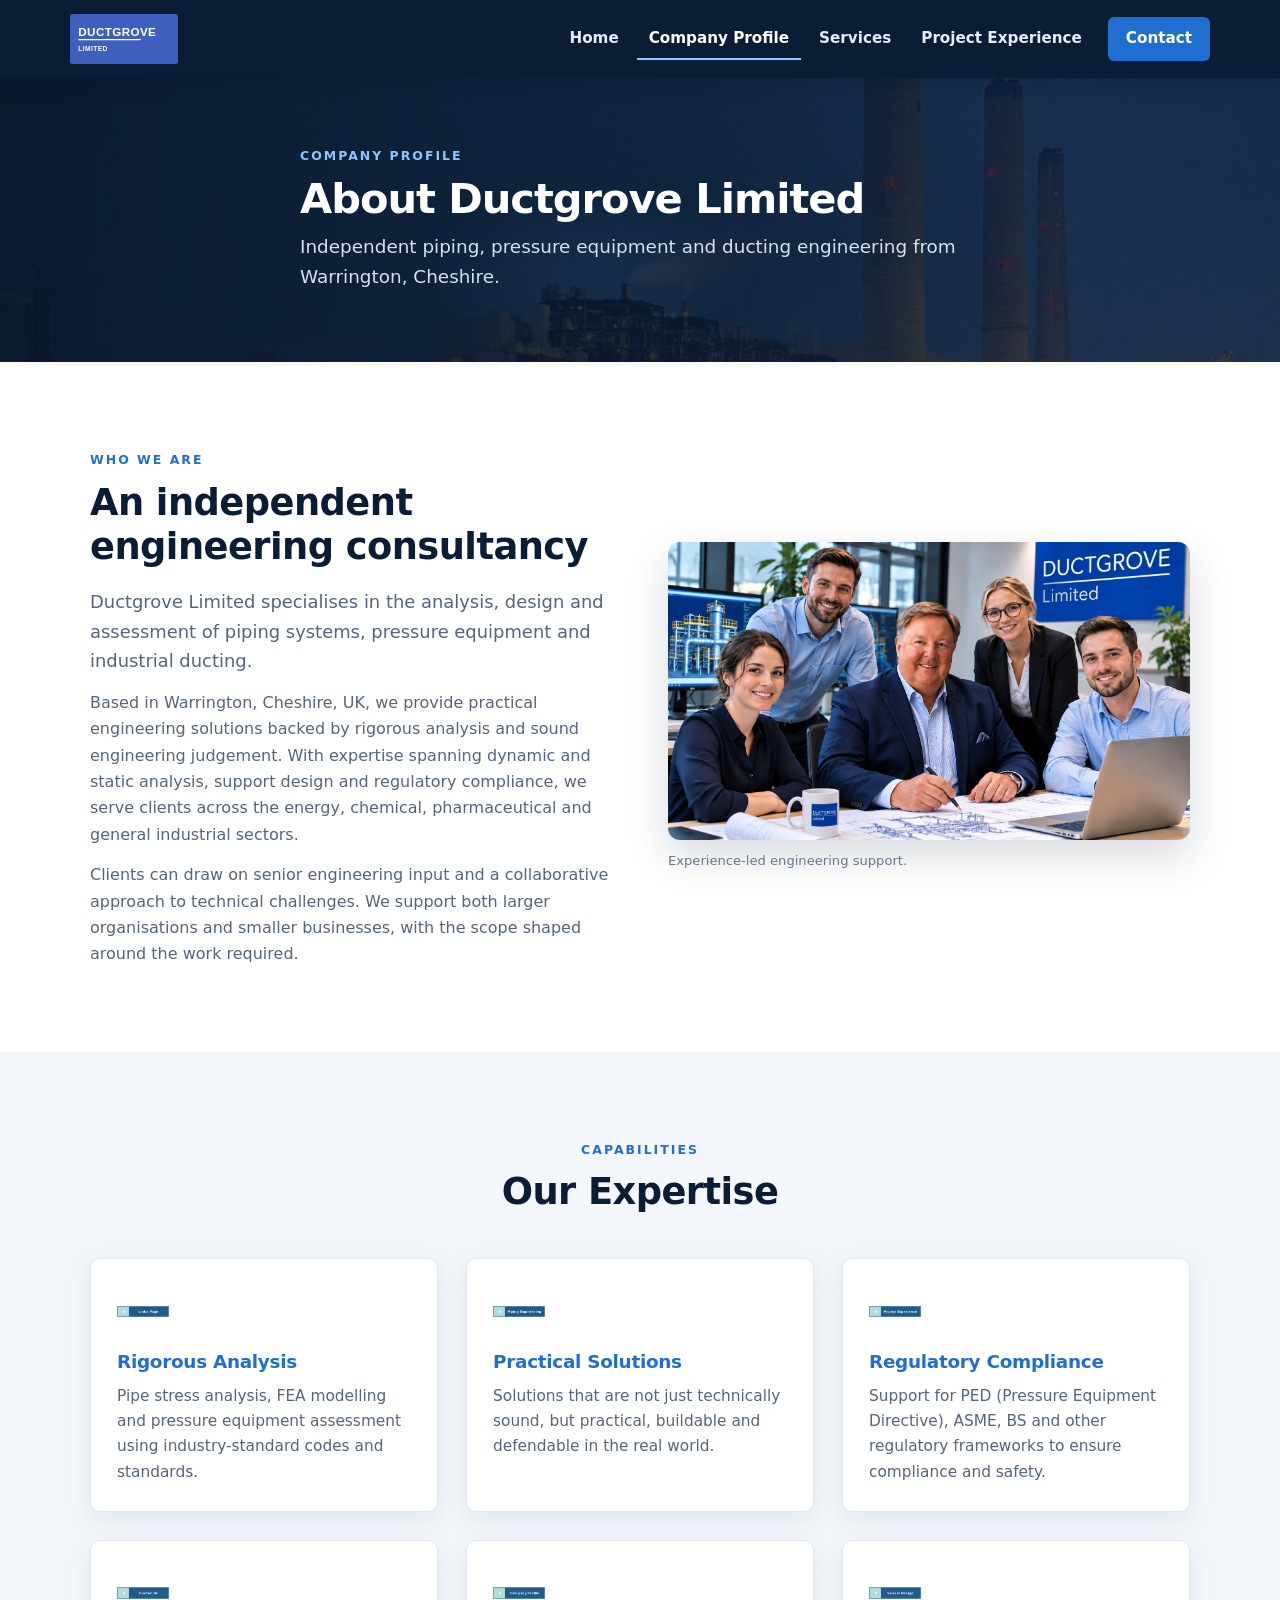
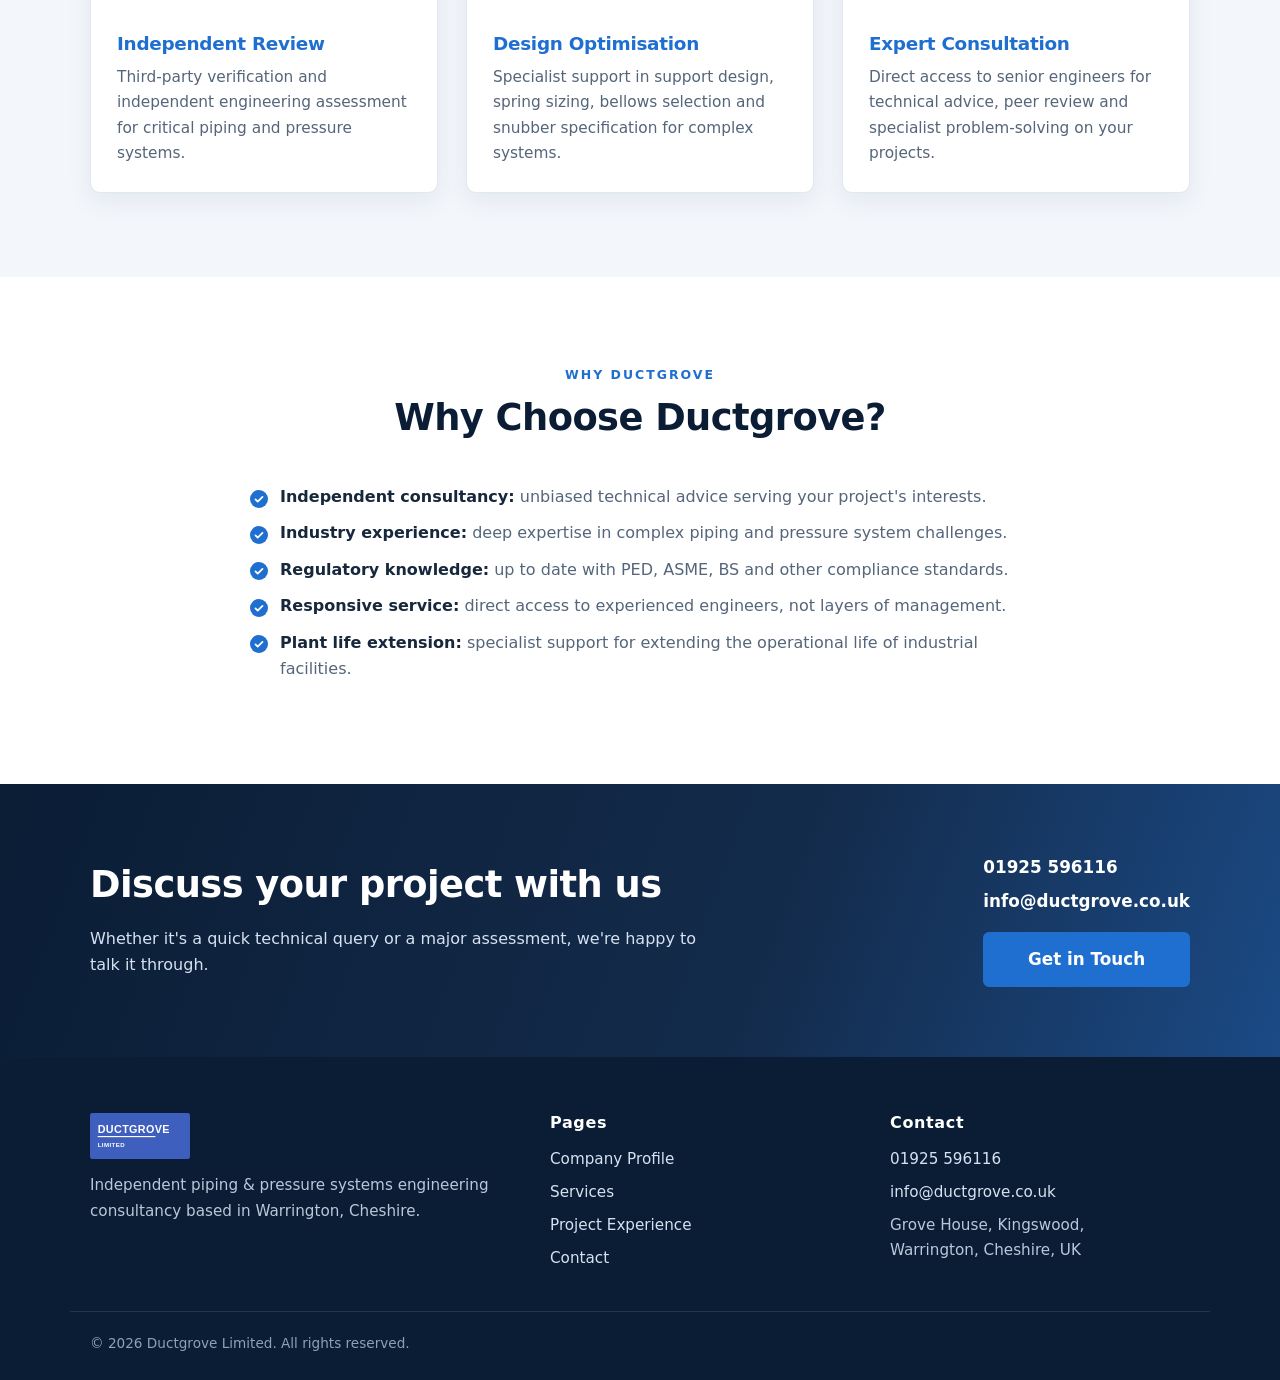
==== commit 8ee1ca53: "Use "piping" instead of "pipeline"; replace tobacco-pipe photo - Reword "Pipeline" to "Piping" in he" ====
--- a/company-profile.html
+++ b/company-profile.html
@@ -4,9 +4,9 @@
     <meta charset="UTF-8">
     <meta name="viewport" content="width=device-width, initial-scale=1.0">
     <title>Company Profile | Ductgrove Ltd — Independent Engineering Consultancy</title>
-    <meta name="description" content="About Ductgrove Limited: an independent engineering consultancy in Warrington, Cheshire specialising in pipeline systems, pressure equipment and industrial ducting.">
+    <meta name="description" content="About Ductgrove Limited: an independent engineering consultancy in Warrington, Cheshire specialising in piping systems, pressure equipment and industrial ducting.">
     <meta property="og:title" content="Company Profile | Ductgrove Ltd">
-    <meta property="og:description" content="Independent pipeline and pressure systems engineering consultancy based in Warrington, Cheshire.">
+    <meta property="og:description" content="Independent piping and pressure systems engineering consultancy based in Warrington, Cheshire.">
     <meta property="og:image" content="images/ductgrove-team.jpg">
     <meta name="theme-color" content="#0b1d35">
     <link rel="icon" href="images/favicon.svg" type="image/svg+xml">
@@ -39,7 +39,7 @@
         <div class="container hero-content">
             <span class="eyebrow">Company profile</span>
             <h1>About Ductgrove Limited</h1>
-            <p>Independent pipeline, pressure equipment and ducting engineering from Warrington, Cheshire.</p>
+            <p>Independent piping, pressure equipment and ducting engineering from Warrington, Cheshire.</p>
         </div>
     </div>
 </section>
@@ -50,7 +50,7 @@
             <span class="eyebrow">Who we are</span>
             <h2>An independent engineering consultancy</h2>
             <p class="lead">
-                Ductgrove Limited specialises in the analysis, design and assessment of pipeline systems,
+                Ductgrove Limited specialises in the analysis, design and assessment of piping systems,
                 pressure equipment and industrial ducting.
             </p>
             <p>
@@ -148,7 +148,7 @@
     <div class="container footer-grid">
         <div>
             <img class="footer-logo" src="images/ductgrove-logo.svg" alt="Ductgrove Limited" width="100" height="46">
-            <p>Independent pipeline &amp; pressure systems engineering consultancy based in Warrington, Cheshire.</p>
+            <p>Independent piping &amp; pressure systems engineering consultancy based in Warrington, Cheshire.</p>
         </div>
         <div>
             <h2>Pages</h2>
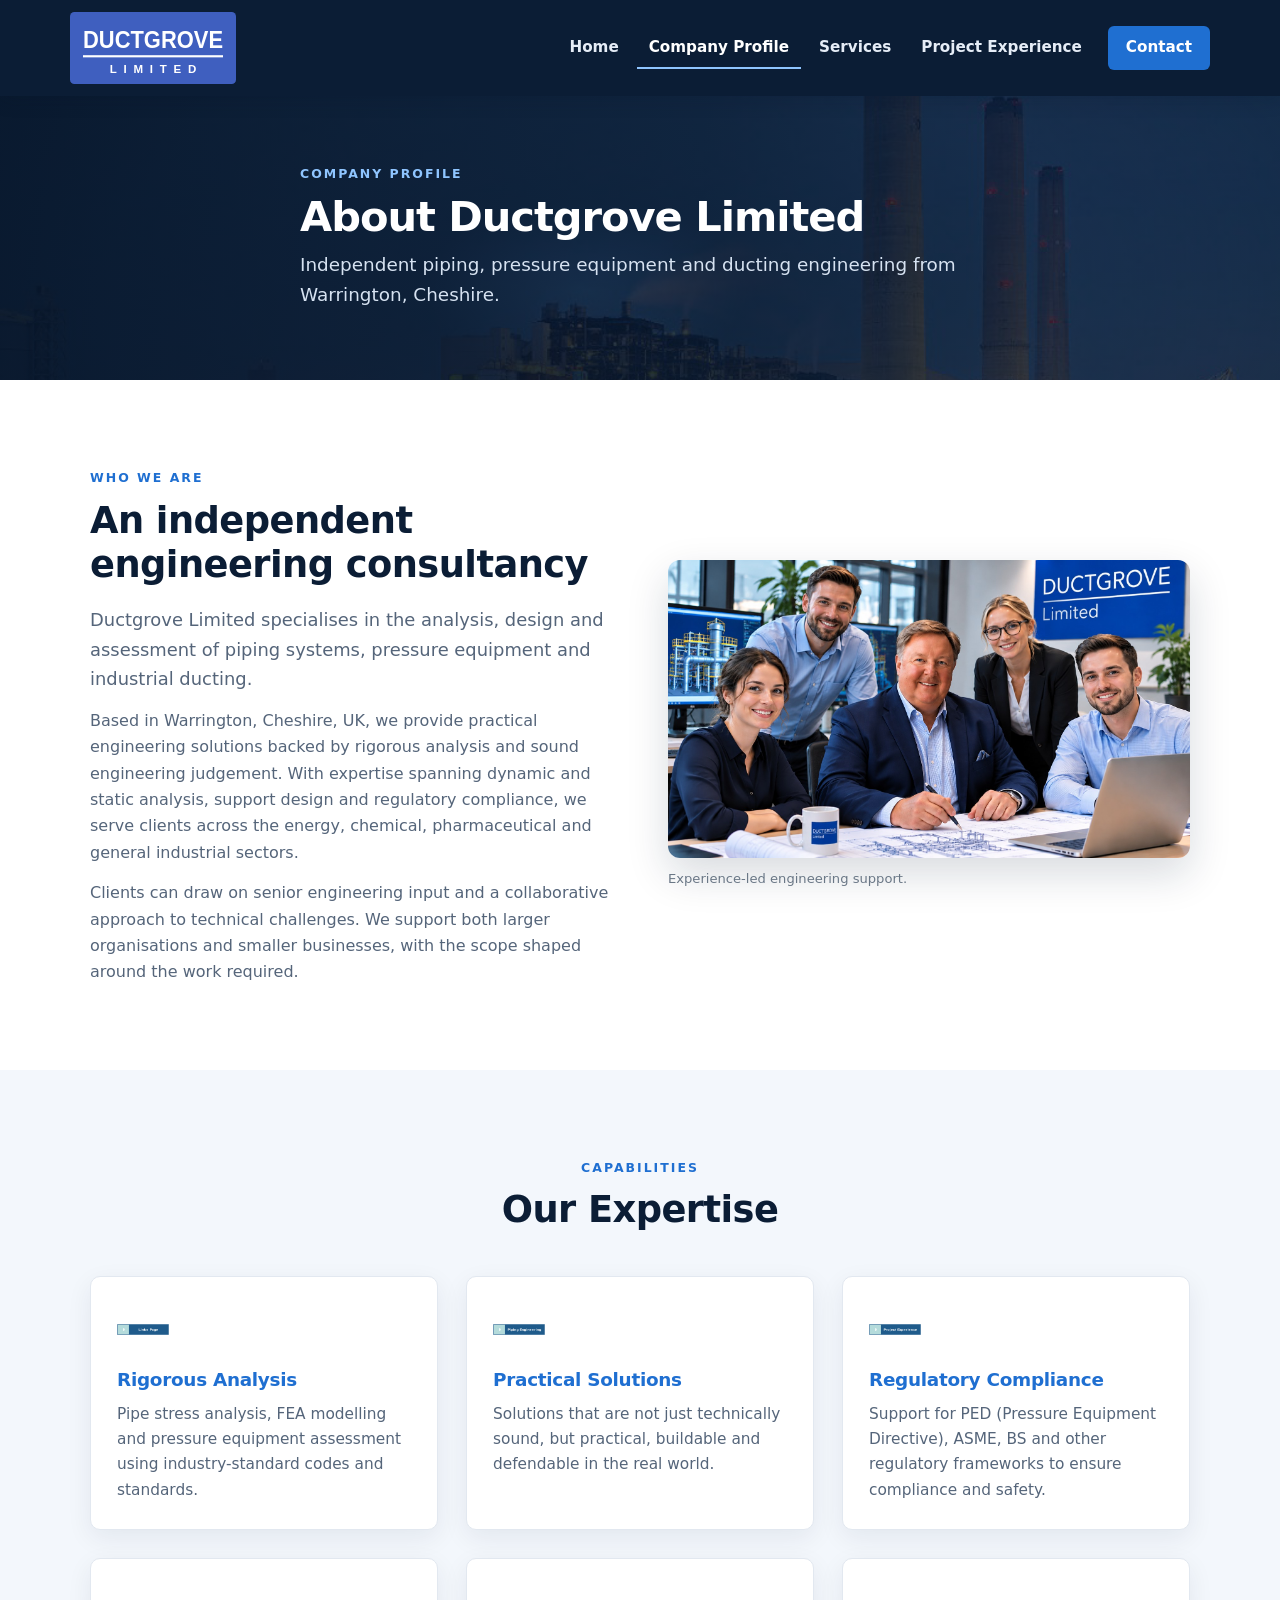
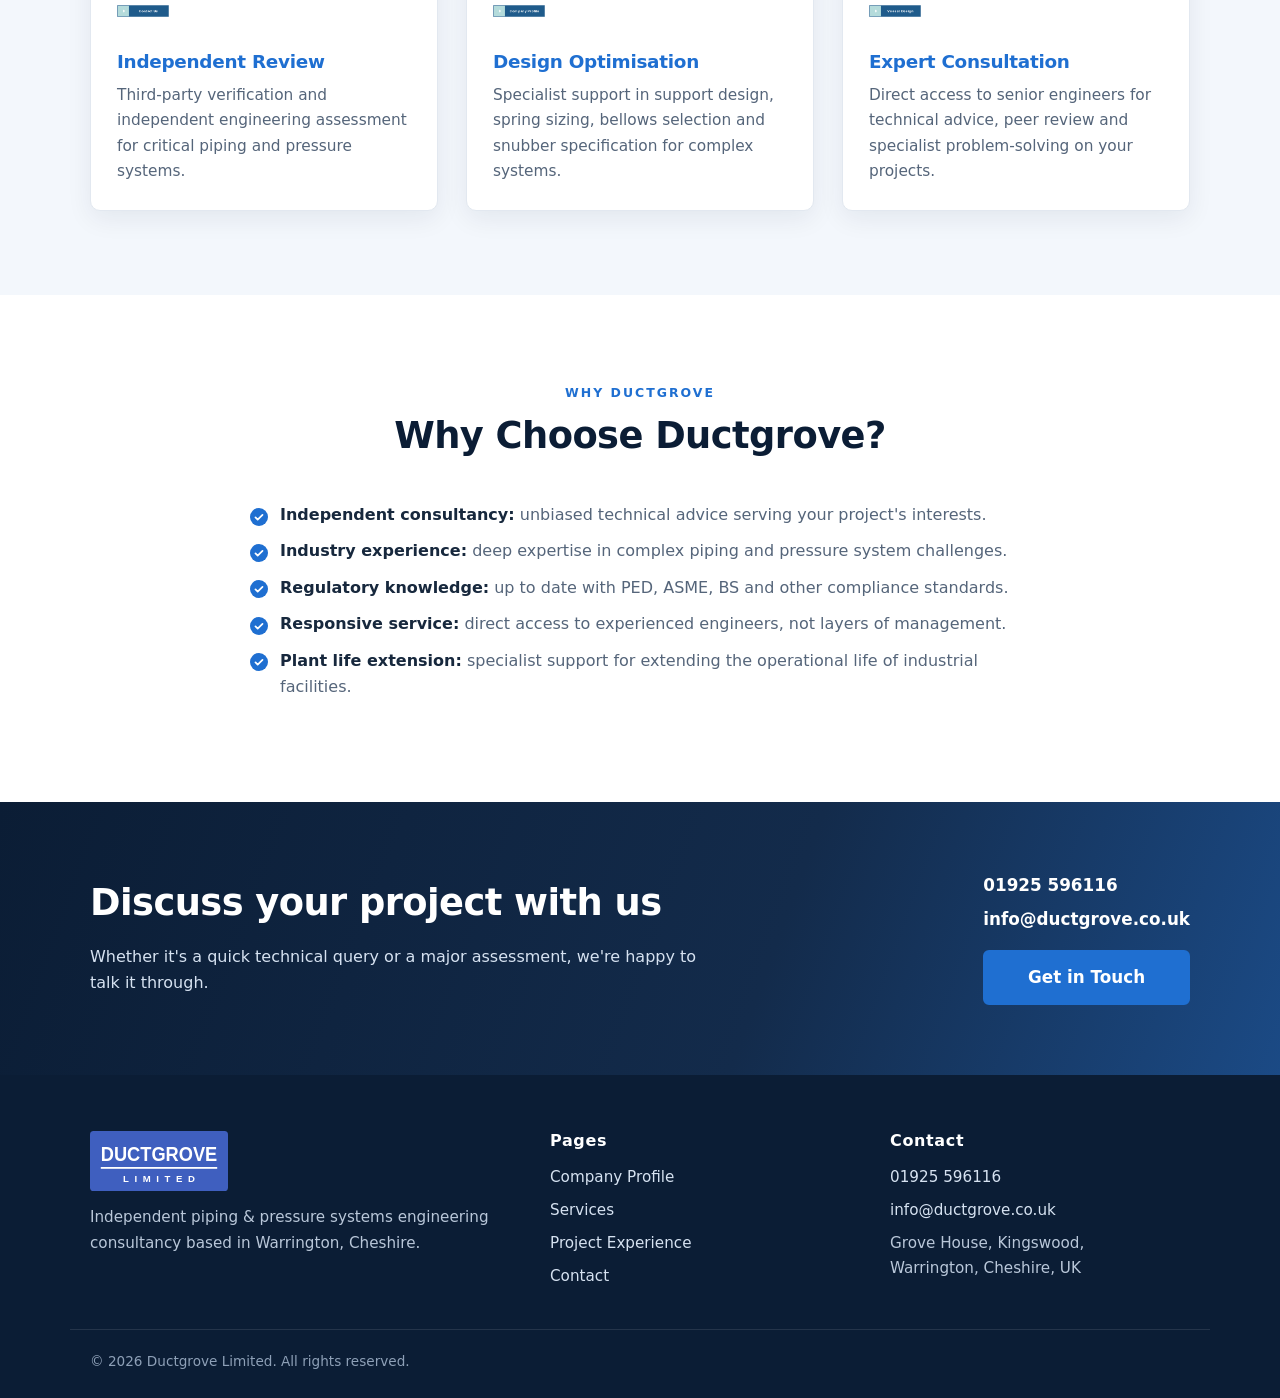
==== commit 192ae293: "Update homepage headline; enlarge and tidy the logo - Headline: "Pipe Stress Analysis & Pressure Sys" ====
--- a/company-profile.html
+++ b/company-profile.html
@@ -18,7 +18,7 @@
 
 <header class="site-header">
     <div class="container header-flex">
-        <a class="logo" href="index.html"><img src="images/ductgrove-logo.svg" alt="Ductgrove Limited — home" width="117" height="54"></a>
+        <a class="logo" href="index.html"><img src="images/ductgrove-logo.svg" alt="Ductgrove Limited — home" width="166" height="72"></a>
         <button class="nav-toggle" type="button" aria-expanded="false" aria-controls="site-nav" aria-label="Menu"><span></span></button>
         <nav class="site-nav" id="site-nav" aria-label="Main">
             <ul class="nav-links">
@@ -147,7 +147,7 @@
 <footer class="site-footer">
     <div class="container footer-grid">
         <div>
-            <img class="footer-logo" src="images/ductgrove-logo.svg" alt="Ductgrove Limited" width="100" height="46">
+            <img class="footer-logo" src="images/ductgrove-logo.svg" alt="Ductgrove Limited" width="138" height="60">
             <p>Independent piping &amp; pressure systems engineering consultancy based in Warrington, Cheshire.</p>
         </div>
         <div>
--- a/styles.css
+++ b/styles.css
@@ -22,7 +22,7 @@
 *, *::before, *::after { box-sizing: border-box; }
 * { margin: 0; padding: 0; }
 
-html { scroll-behavior: smooth; scroll-padding-top: 90px; }
+html { scroll-behavior: smooth; scroll-padding-top: 110px; }
 
 body {
     font-family: var(--font);
@@ -102,8 +102,8 @@
     background: var(--navy);
     box-shadow: 0 3px 18px rgba(5, 20, 40, .18);
 }
-.header-flex { display: flex; justify-content: space-between; align-items: center; gap: 24px; padding: 14px 0; }
-.logo img { height: 50px; width: auto; }
+.header-flex { display: flex; justify-content: space-between; align-items: center; gap: 24px; padding: 12px 0; }
+.logo img { height: 72px; width: auto; }
 
 .nav-links { list-style: none; display: flex; align-items: center; gap: 6px; }
 .nav-links a {
@@ -310,7 +310,7 @@
 .site-footer ul { list-style: none; display: grid; gap: 8px; }
 .site-footer a { color: #d6e2f1; text-decoration: none; }
 .site-footer a:hover { color: var(--blue-light); }
-.footer-logo { height: 46px; width: auto; margin-bottom: 14px; }
+.footer-logo { height: 60px; width: auto; margin-bottom: 14px; }
 .footer-bottom { border-top: 1px solid rgba(255, 255, 255, .1); margin-top: 40px; padding-top: 20px; font-size: .85rem; color: #8ea0b7; }
 
 a[href^="tel:"], a[href^="mailto:"] { overflow-wrap: anywhere; }
@@ -345,7 +345,7 @@
     .section { padding: 60px 0; }
     .hero-overlay { padding: 72px 0 80px; }
     .hero-small .hero-overlay { padding: 48px 0 52px; }
-    .logo img { height: 42px; }
+    .logo img { height: 56px; }
     .ticks.two-col, .form-grid { grid-template-columns: 1fr; }
     .form-card { padding: 22px; }
     .strip li { padding: 16px 14px; font-size: .88rem; }
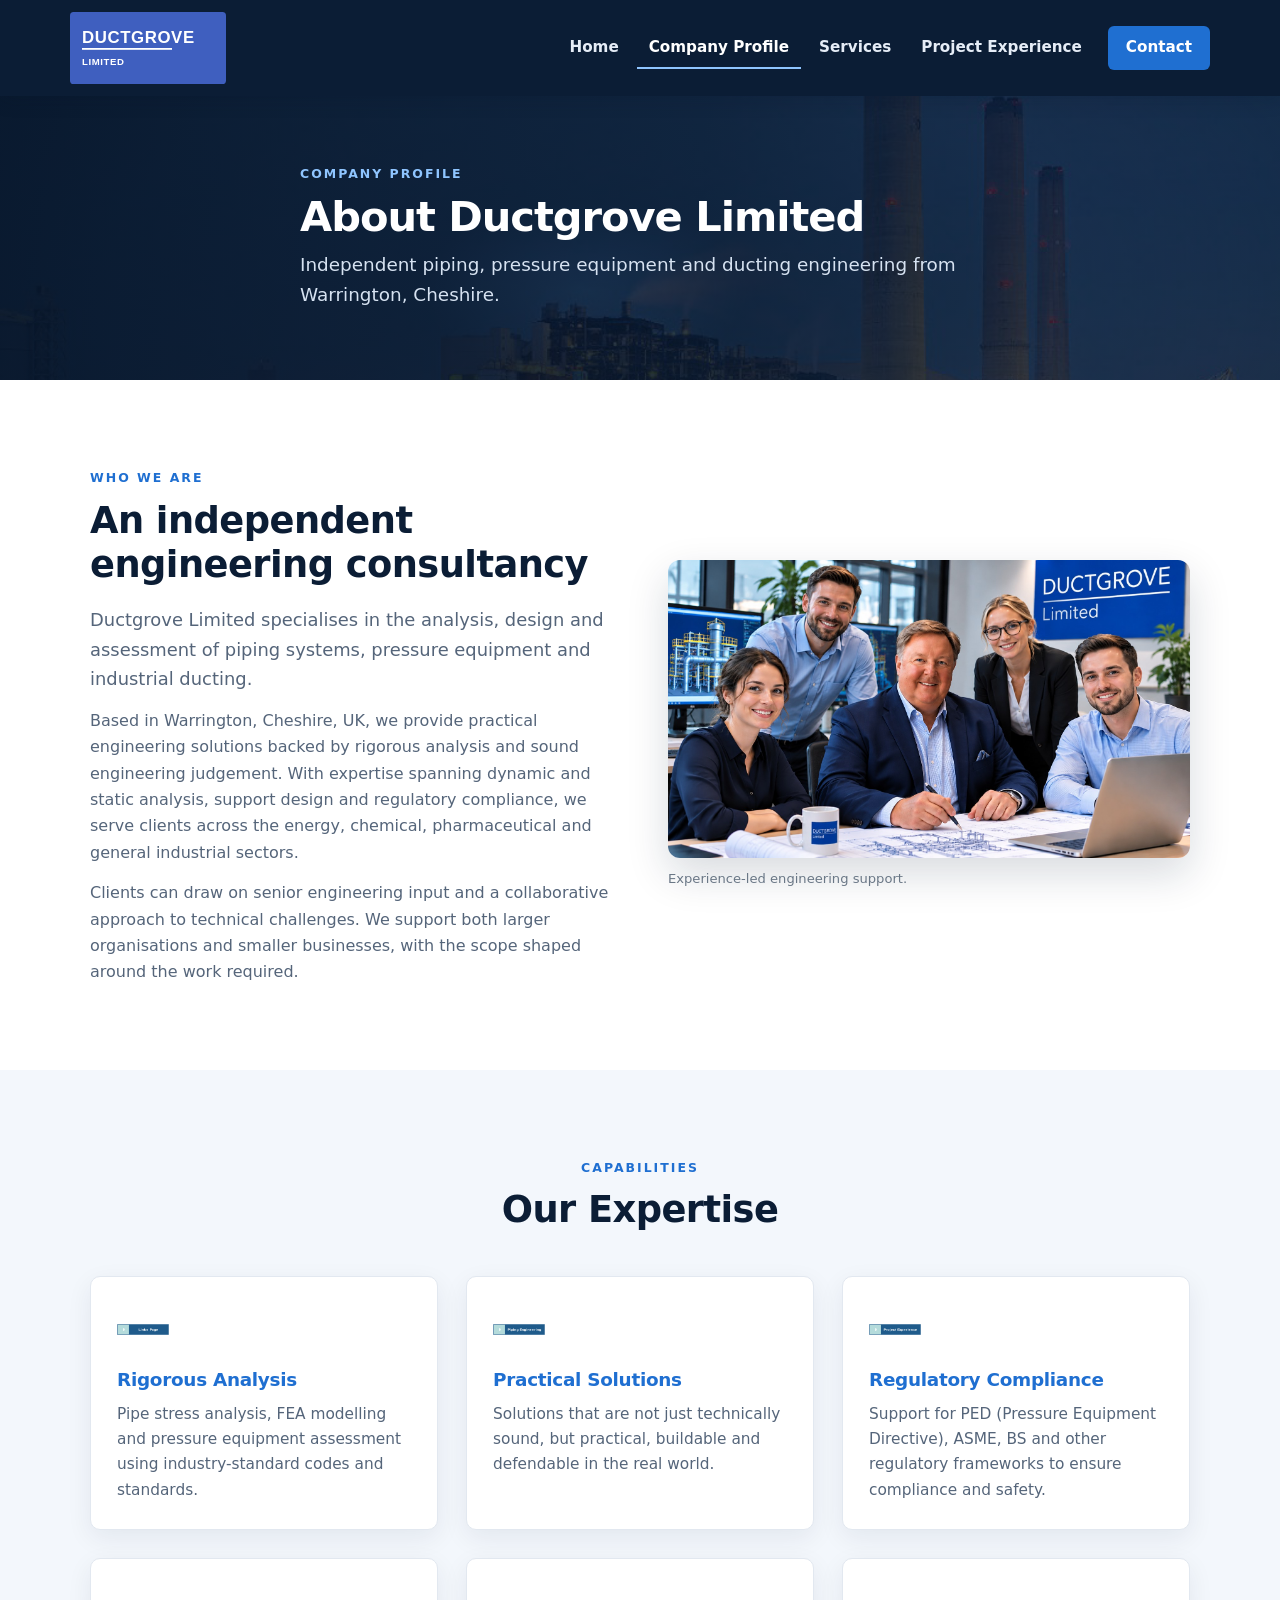
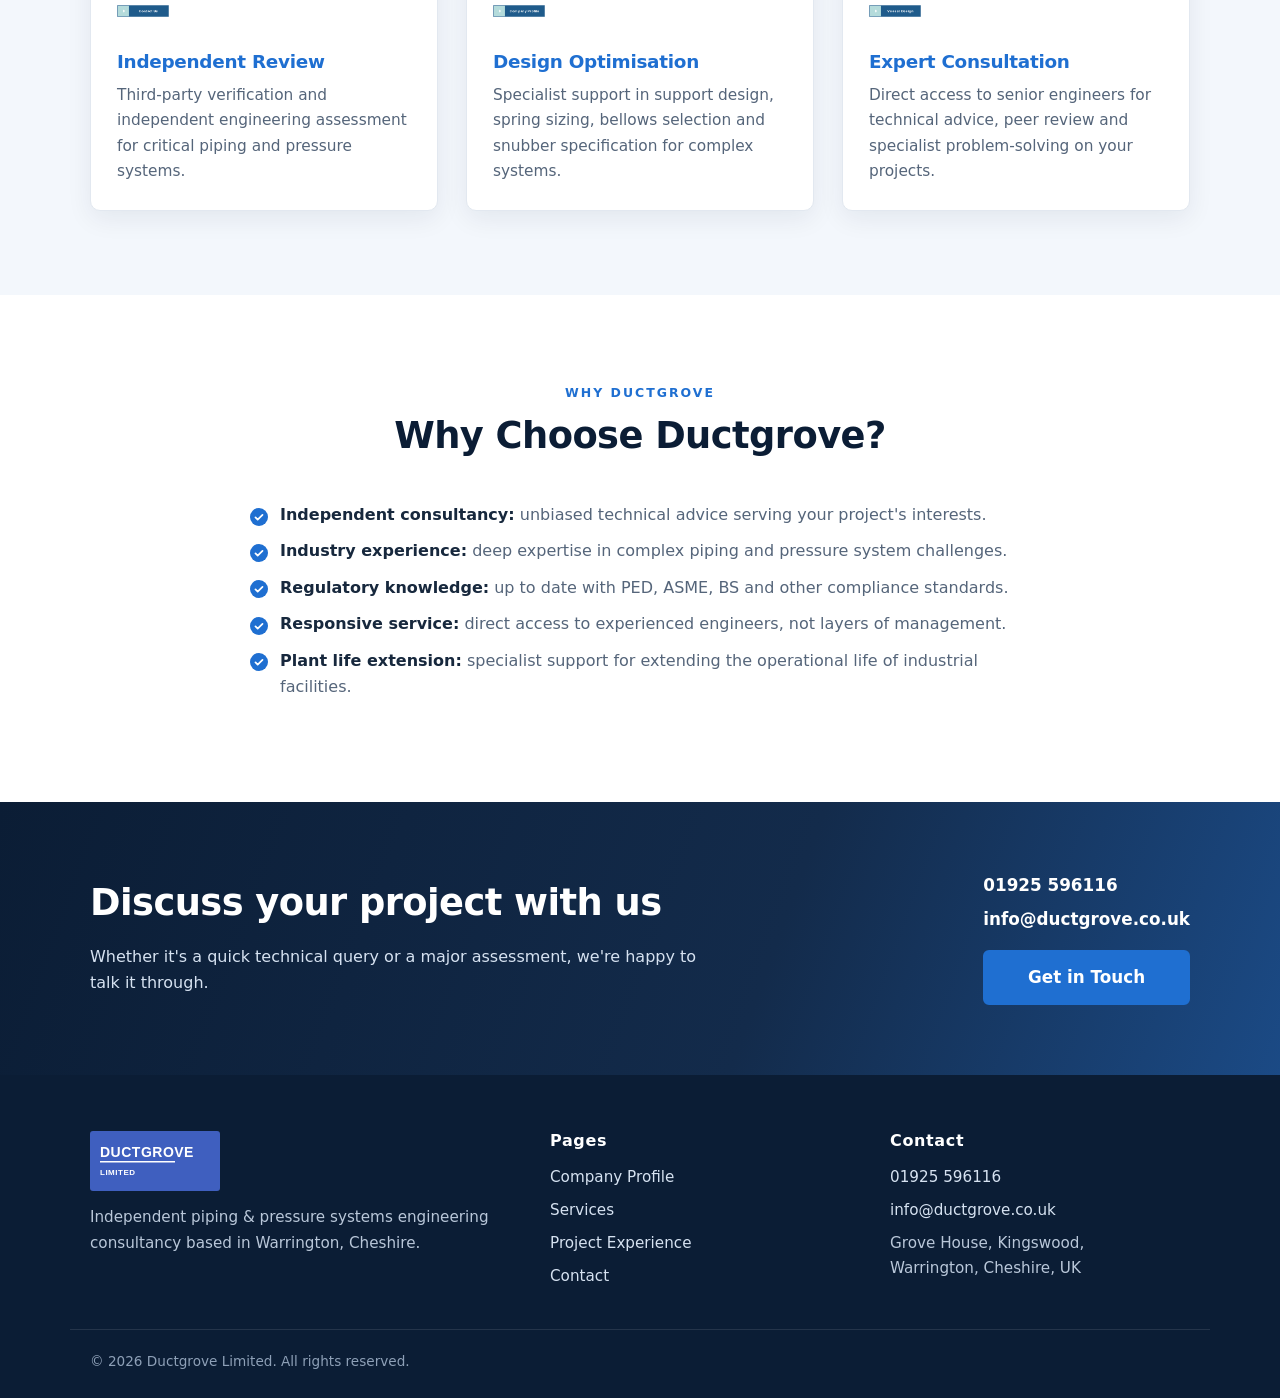
==== commit e3eed77b: "Restore original logo design, keeping the larger size Co-Authored-By: Claude Opus 5.5 <noreply@anthr" ====
--- a/company-profile.html
+++ b/company-profile.html
@@ -18,7 +18,7 @@
 
 <header class="site-header">
     <div class="container header-flex">
-        <a class="logo" href="index.html"><img src="images/ductgrove-logo.svg" alt="Ductgrove Limited — home" width="166" height="72"></a>
+        <a class="logo" href="index.html"><img src="images/ductgrove-logo.svg" alt="Ductgrove Limited — home" width="156" height="72"></a>
         <button class="nav-toggle" type="button" aria-expanded="false" aria-controls="site-nav" aria-label="Menu"><span></span></button>
         <nav class="site-nav" id="site-nav" aria-label="Main">
             <ul class="nav-links">
@@ -147,7 +147,7 @@
 <footer class="site-footer">
     <div class="container footer-grid">
         <div>
-            <img class="footer-logo" src="images/ductgrove-logo.svg" alt="Ductgrove Limited" width="138" height="60">
+            <img class="footer-logo" src="images/ductgrove-logo.svg" alt="Ductgrove Limited" width="130" height="60">
             <p>Independent piping &amp; pressure systems engineering consultancy based in Warrington, Cheshire.</p>
         </div>
         <div>
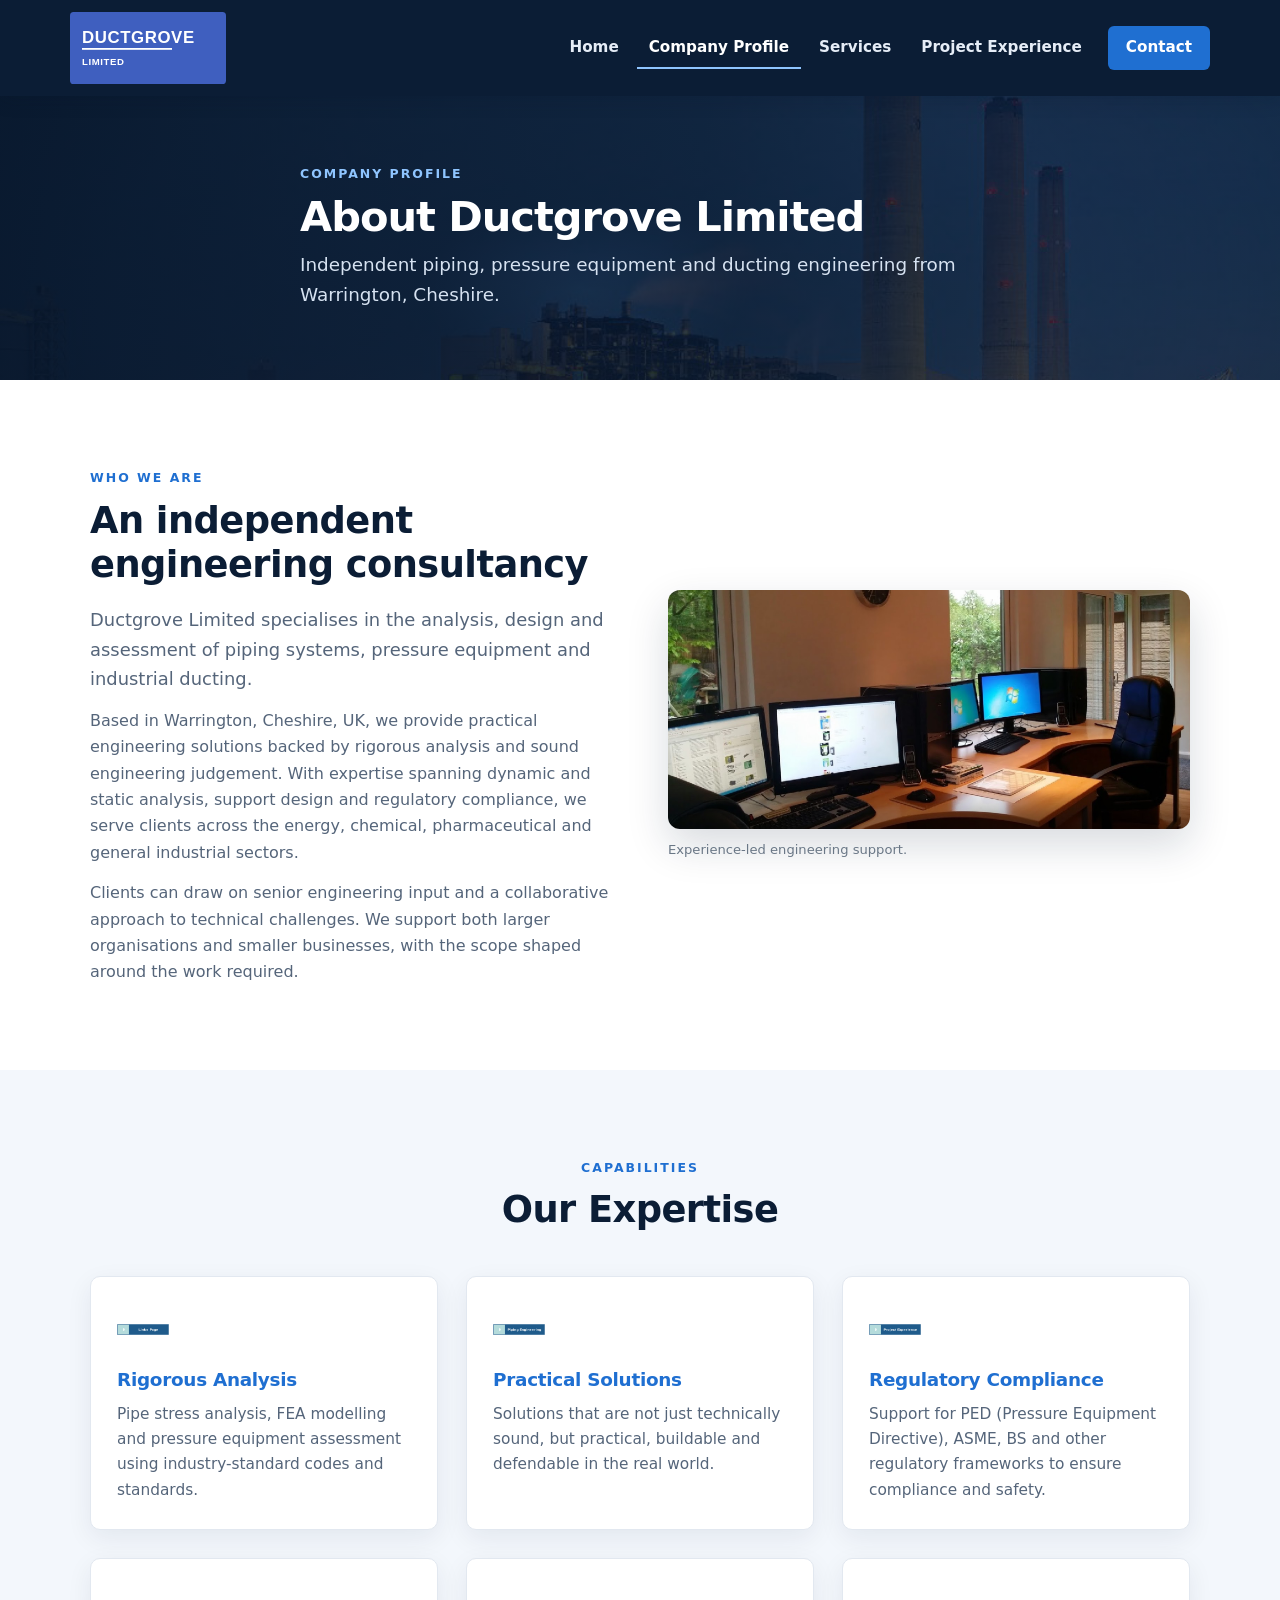
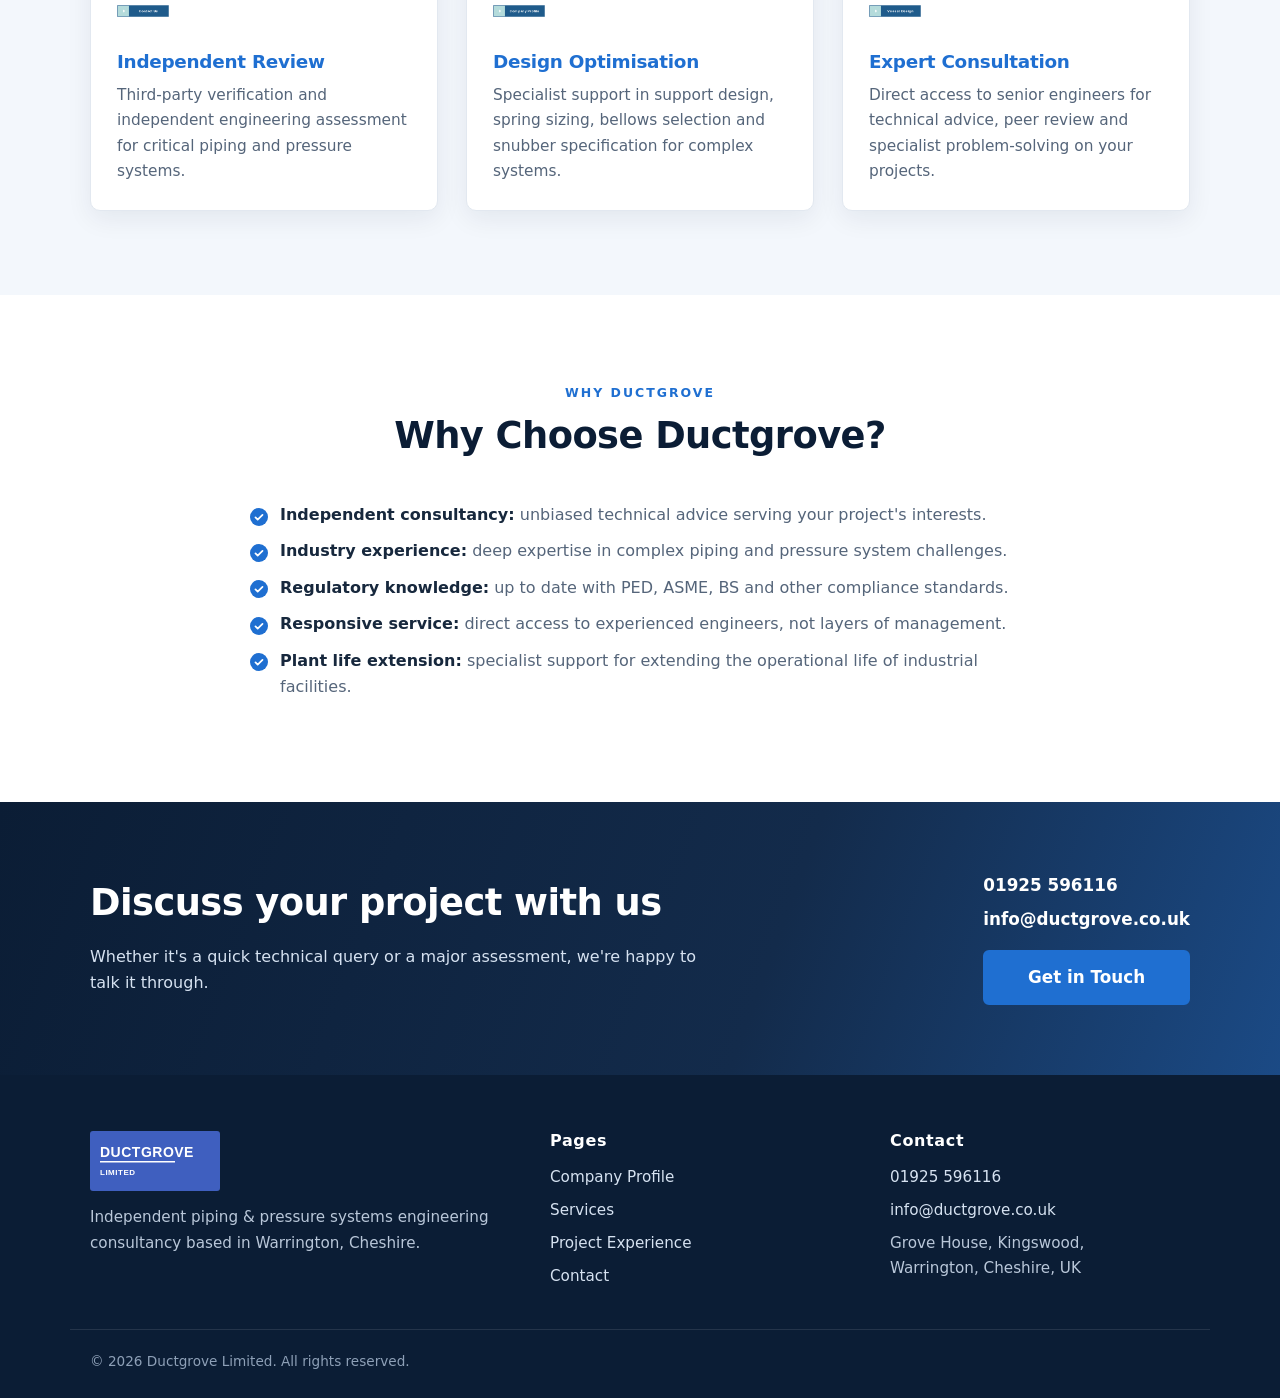
==== commit 9e8ab1ae: "Use the original website's office photo on the Company Profile page Co-Authored-By: Claude Opus 5.5 " ====
--- a/company-profile.html
+++ b/company-profile.html
@@ -7,7 +7,7 @@
     <meta name="description" content="About Ductgrove Limited: an independent engineering consultancy in Warrington, Cheshire specialising in piping systems, pressure equipment and industrial ducting.">
     <meta property="og:title" content="Company Profile | Ductgrove Ltd">
     <meta property="og:description" content="Independent piping and pressure systems engineering consultancy based in Warrington, Cheshire.">
-    <meta property="og:image" content="images/ductgrove-team.jpg">
+    <meta property="og:image" content="images/wpb4b35960_06.png">
     <meta name="theme-color" content="#0b1d35">
     <link rel="icon" href="images/favicon.svg" type="image/svg+xml">
     <link rel="stylesheet" href="styles.css">
@@ -65,7 +65,7 @@
             </p>
         </div>
         <figure class="split-media">
-            <img src="images/ductgrove-team.jpg" alt="Illustrative image of an engineering consultancy team in a modern office" width="1661" height="947">
+            <img src="images/wpb4b35960_06.png" alt="Ductgrove office with engineering workstations" width="947" height="434">
             <figcaption>Experience-led engineering support.</figcaption>
         </figure>
     </div>
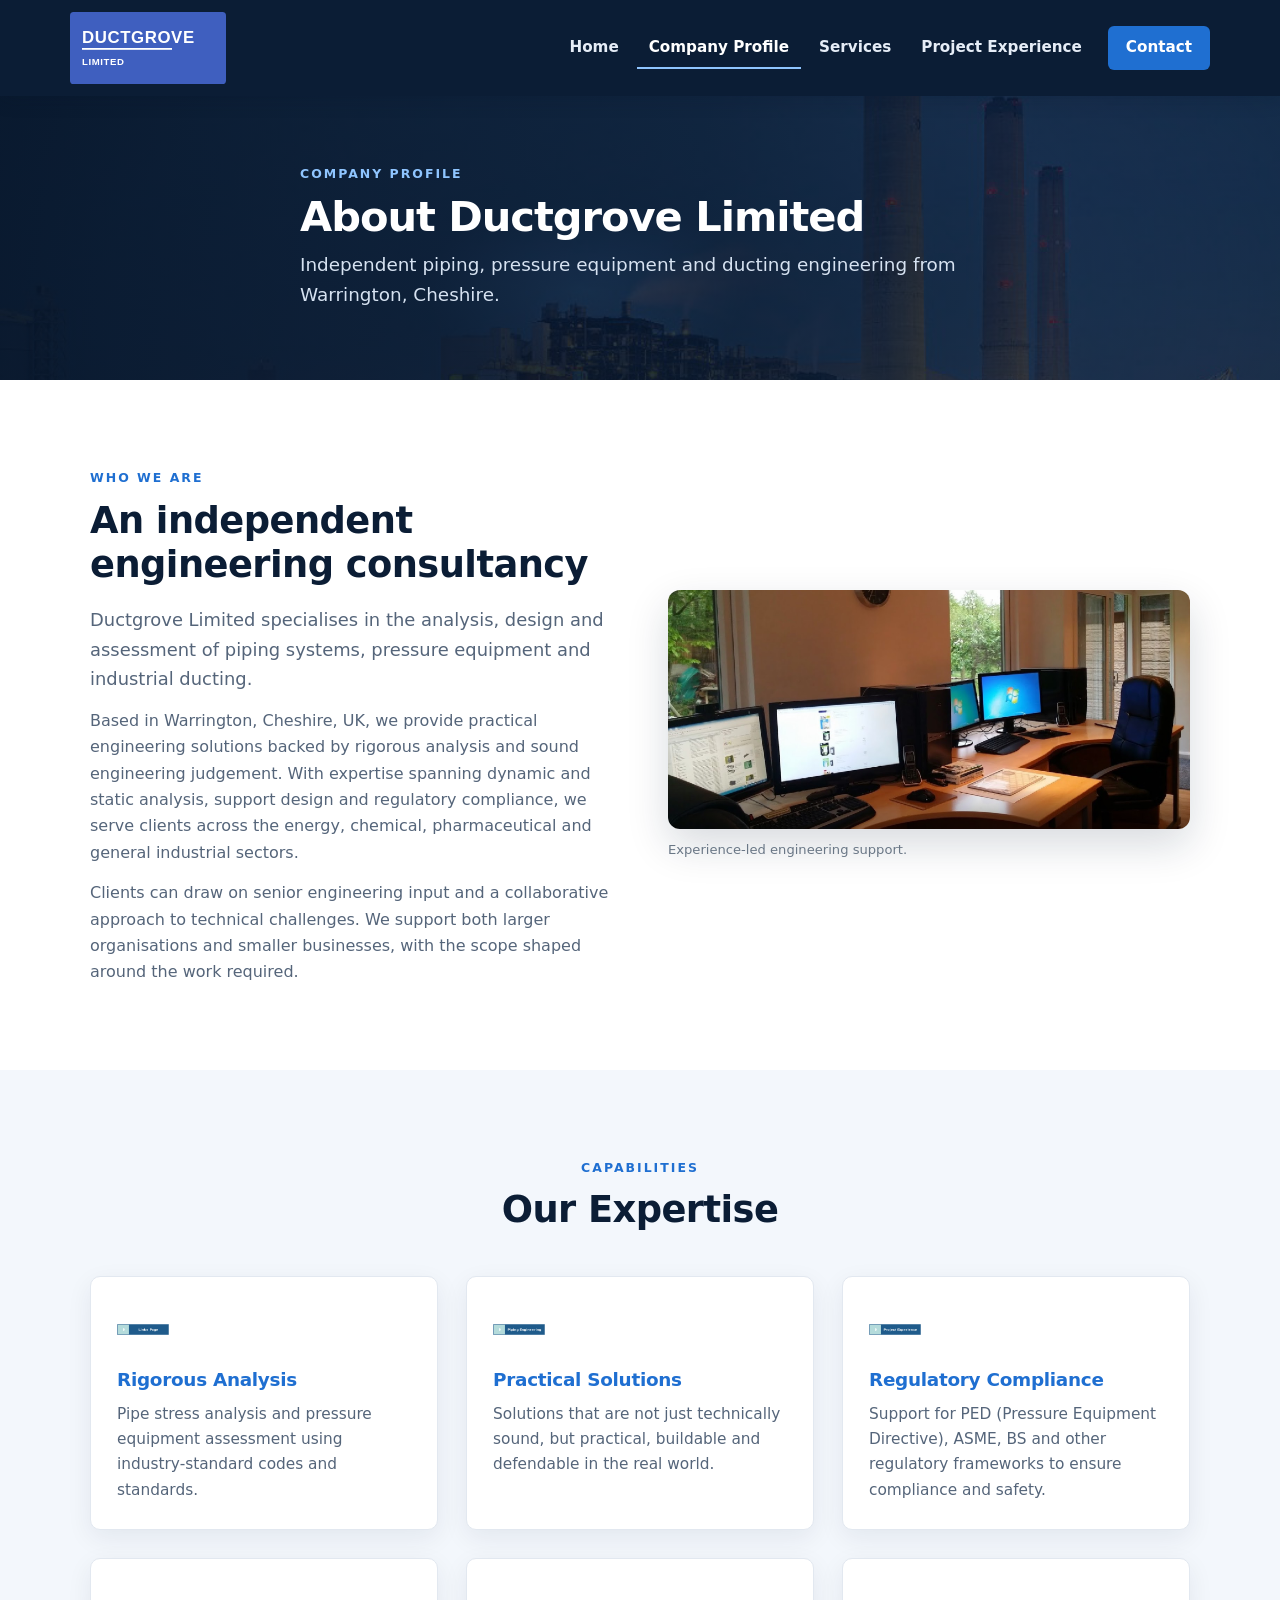
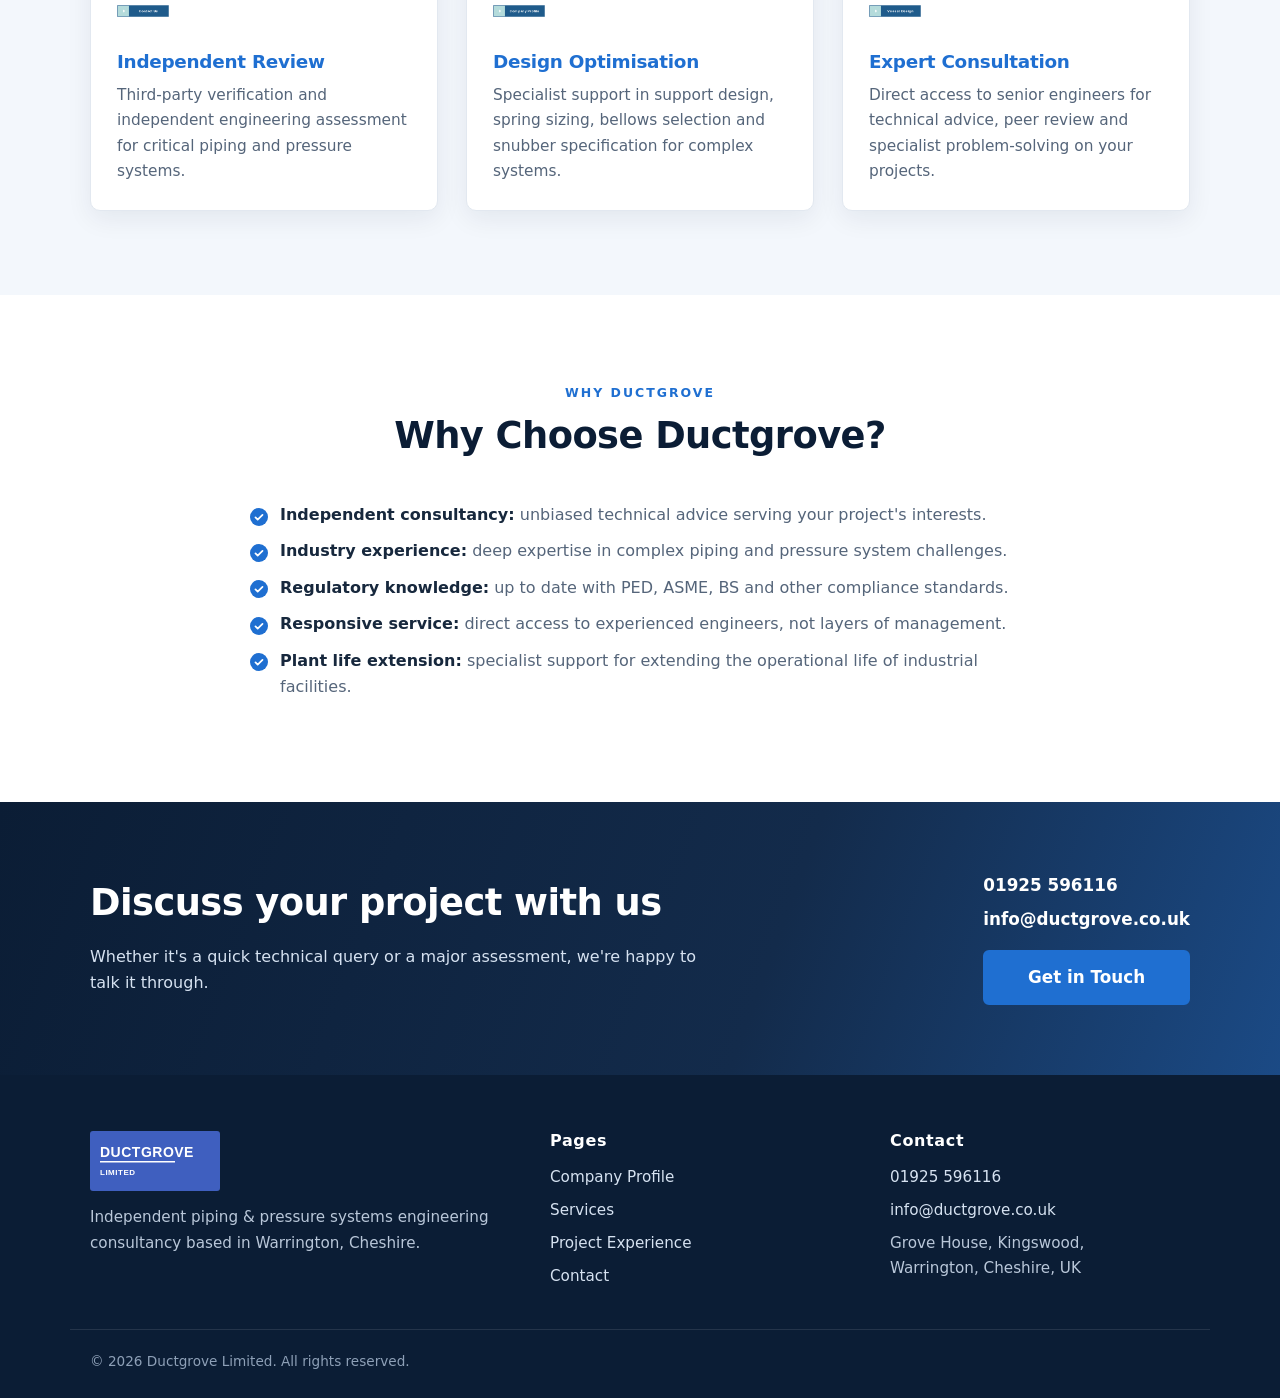
==== commit 746c851c: "Remove FEA mentions (service not offered) Co-Authored-By: Claude Opus 5.5 <noreply@anthropic.com>" ====
--- a/company-profile.html
+++ b/company-profile.html
@@ -81,7 +81,7 @@
             <div class="tile">
                 <img src="images/wp8102cb8a_06.png" alt="" width="52" height="52">
                 <h3>Rigorous Analysis</h3>
-                <p>Pipe stress analysis, FEA modelling and pressure equipment assessment using industry-standard codes and standards.</p>
+                <p>Pipe stress analysis and pressure equipment assessment using industry-standard codes and standards.</p>
             </div>
             <div class="tile">
                 <img src="images/wp75881459_06.png" alt="" width="52" height="52">
